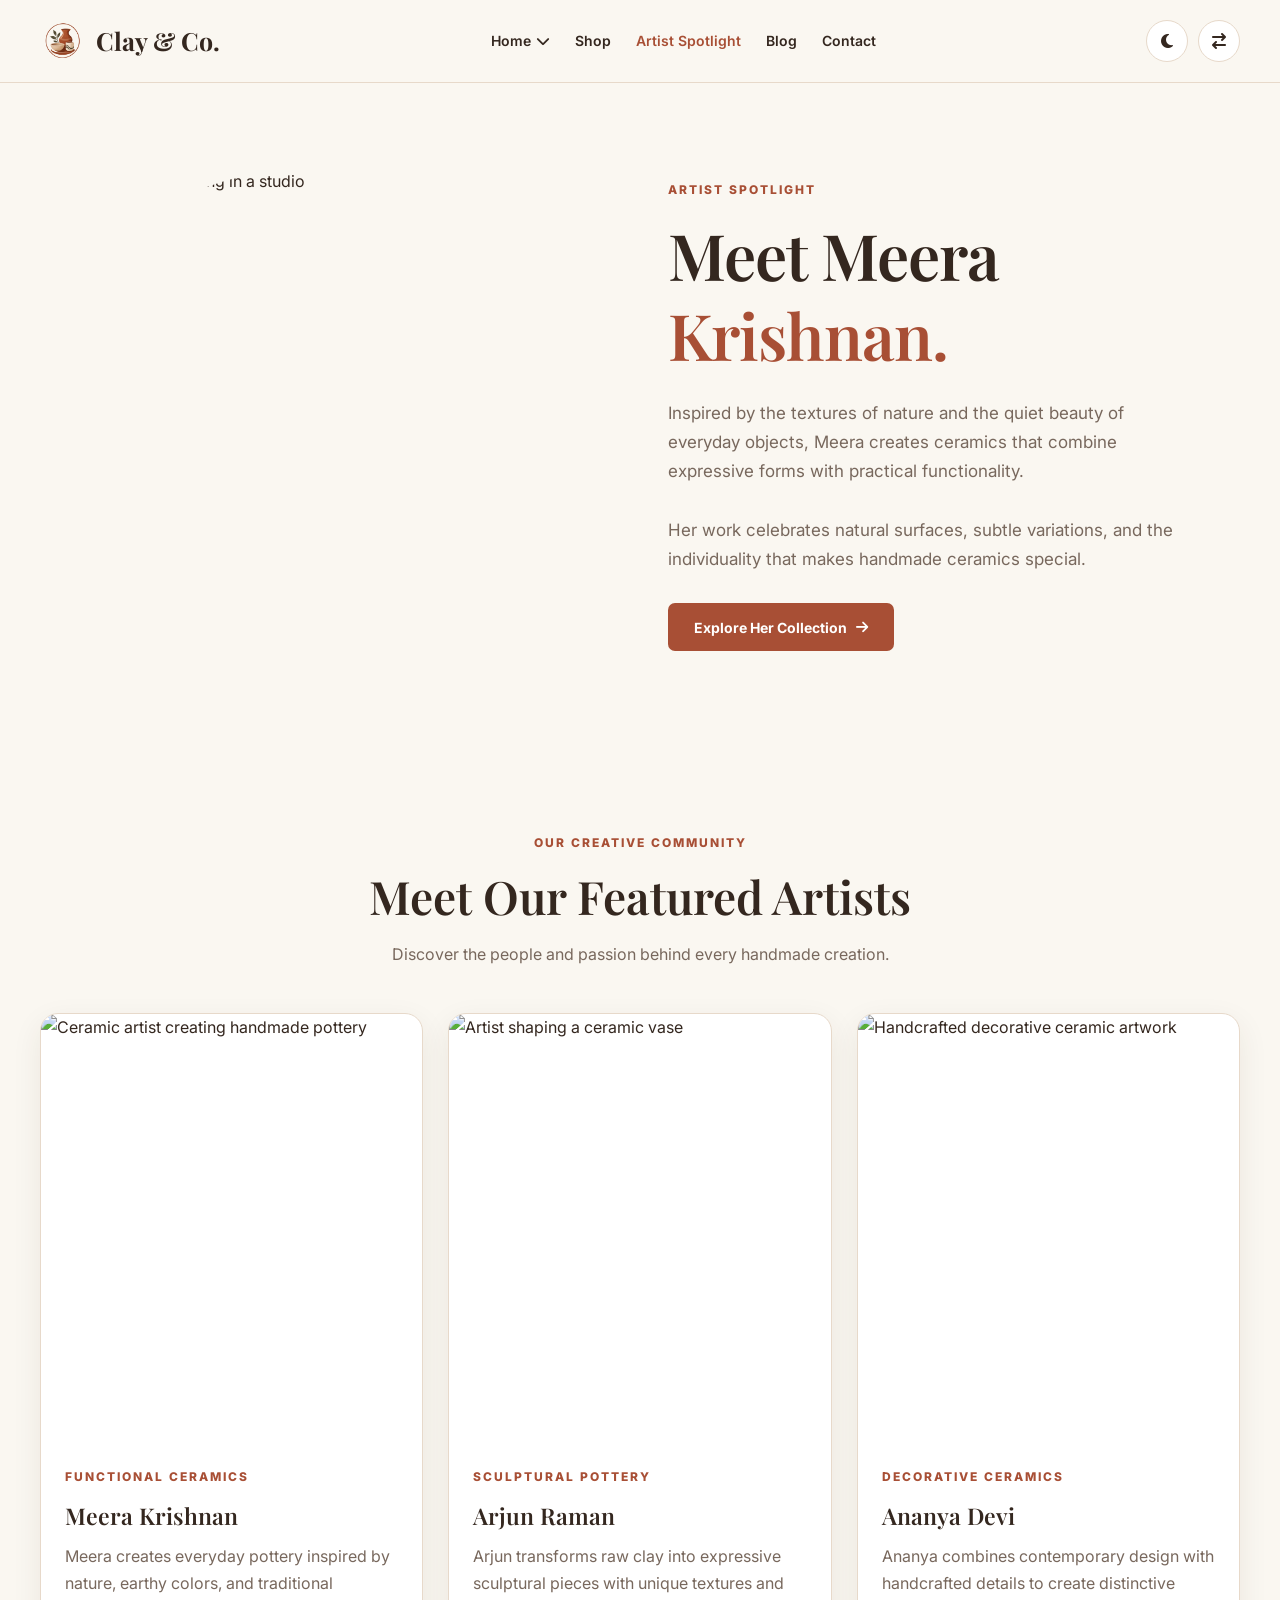
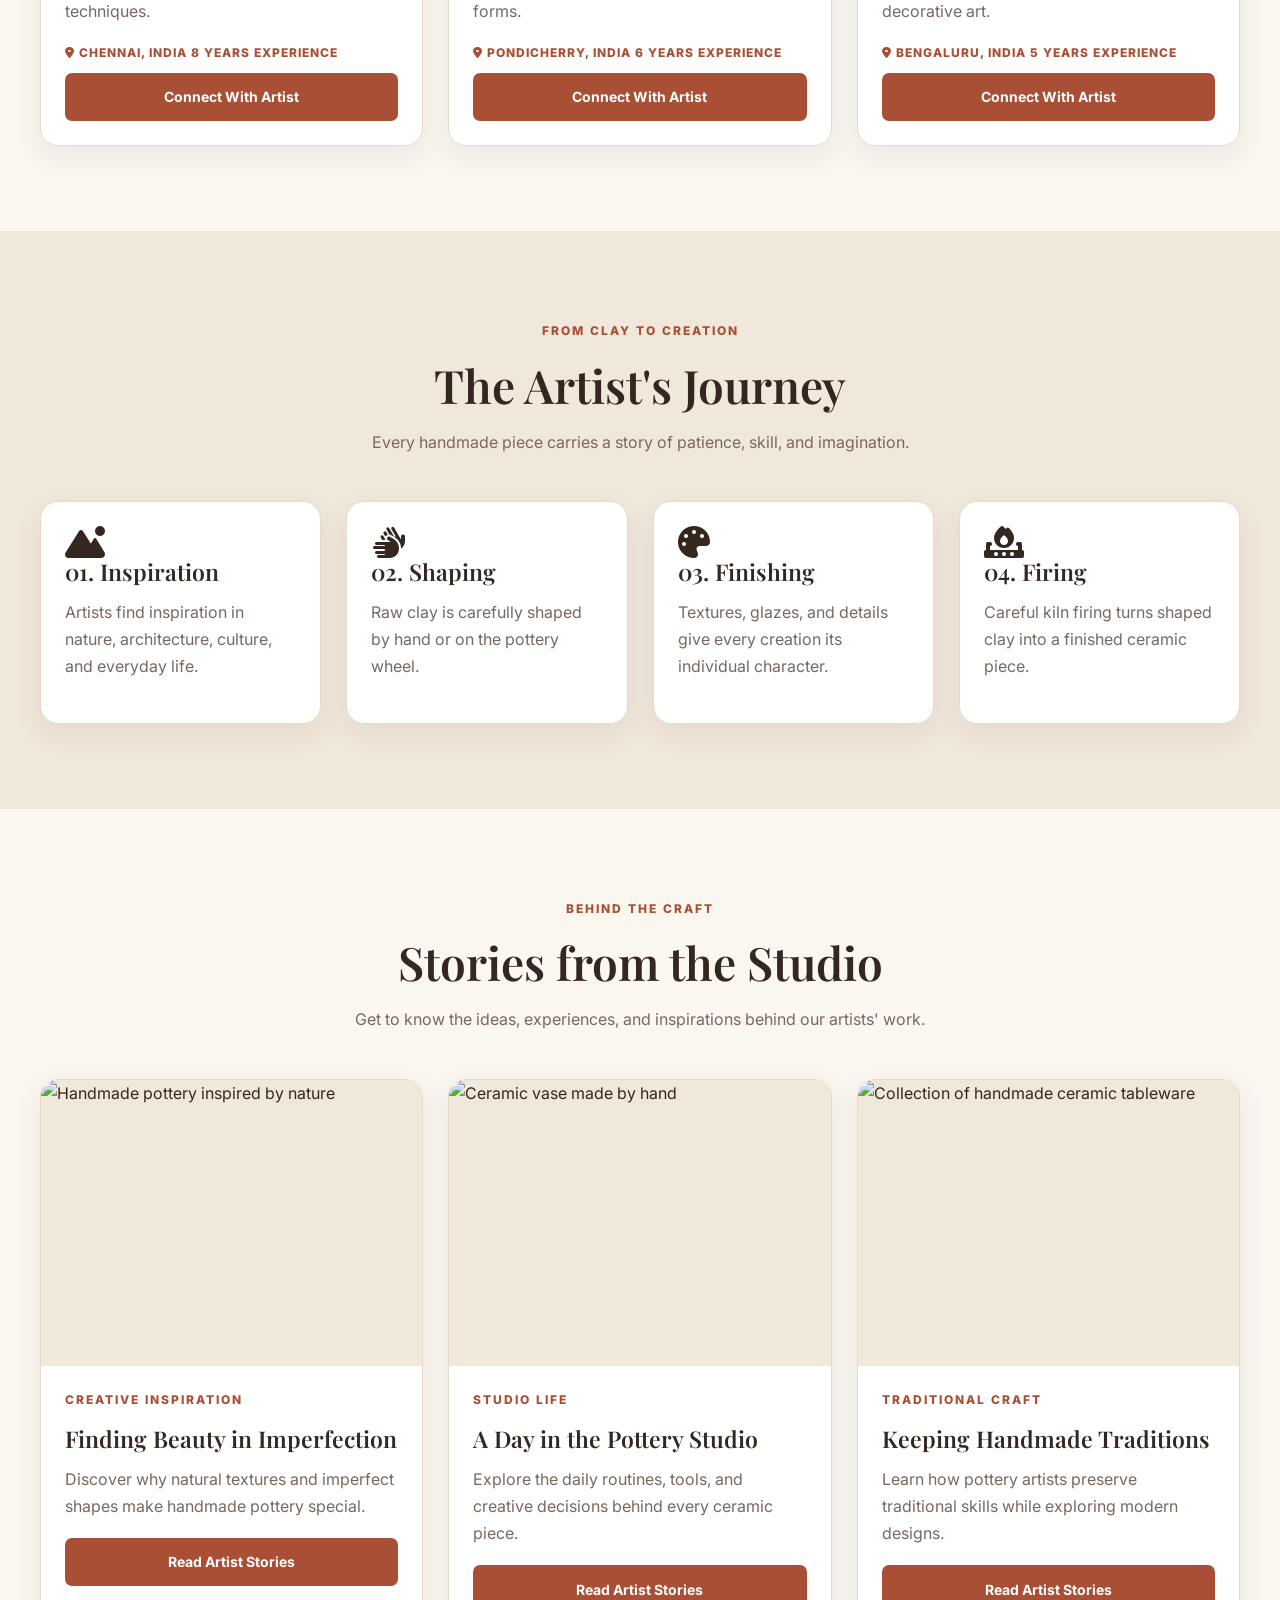
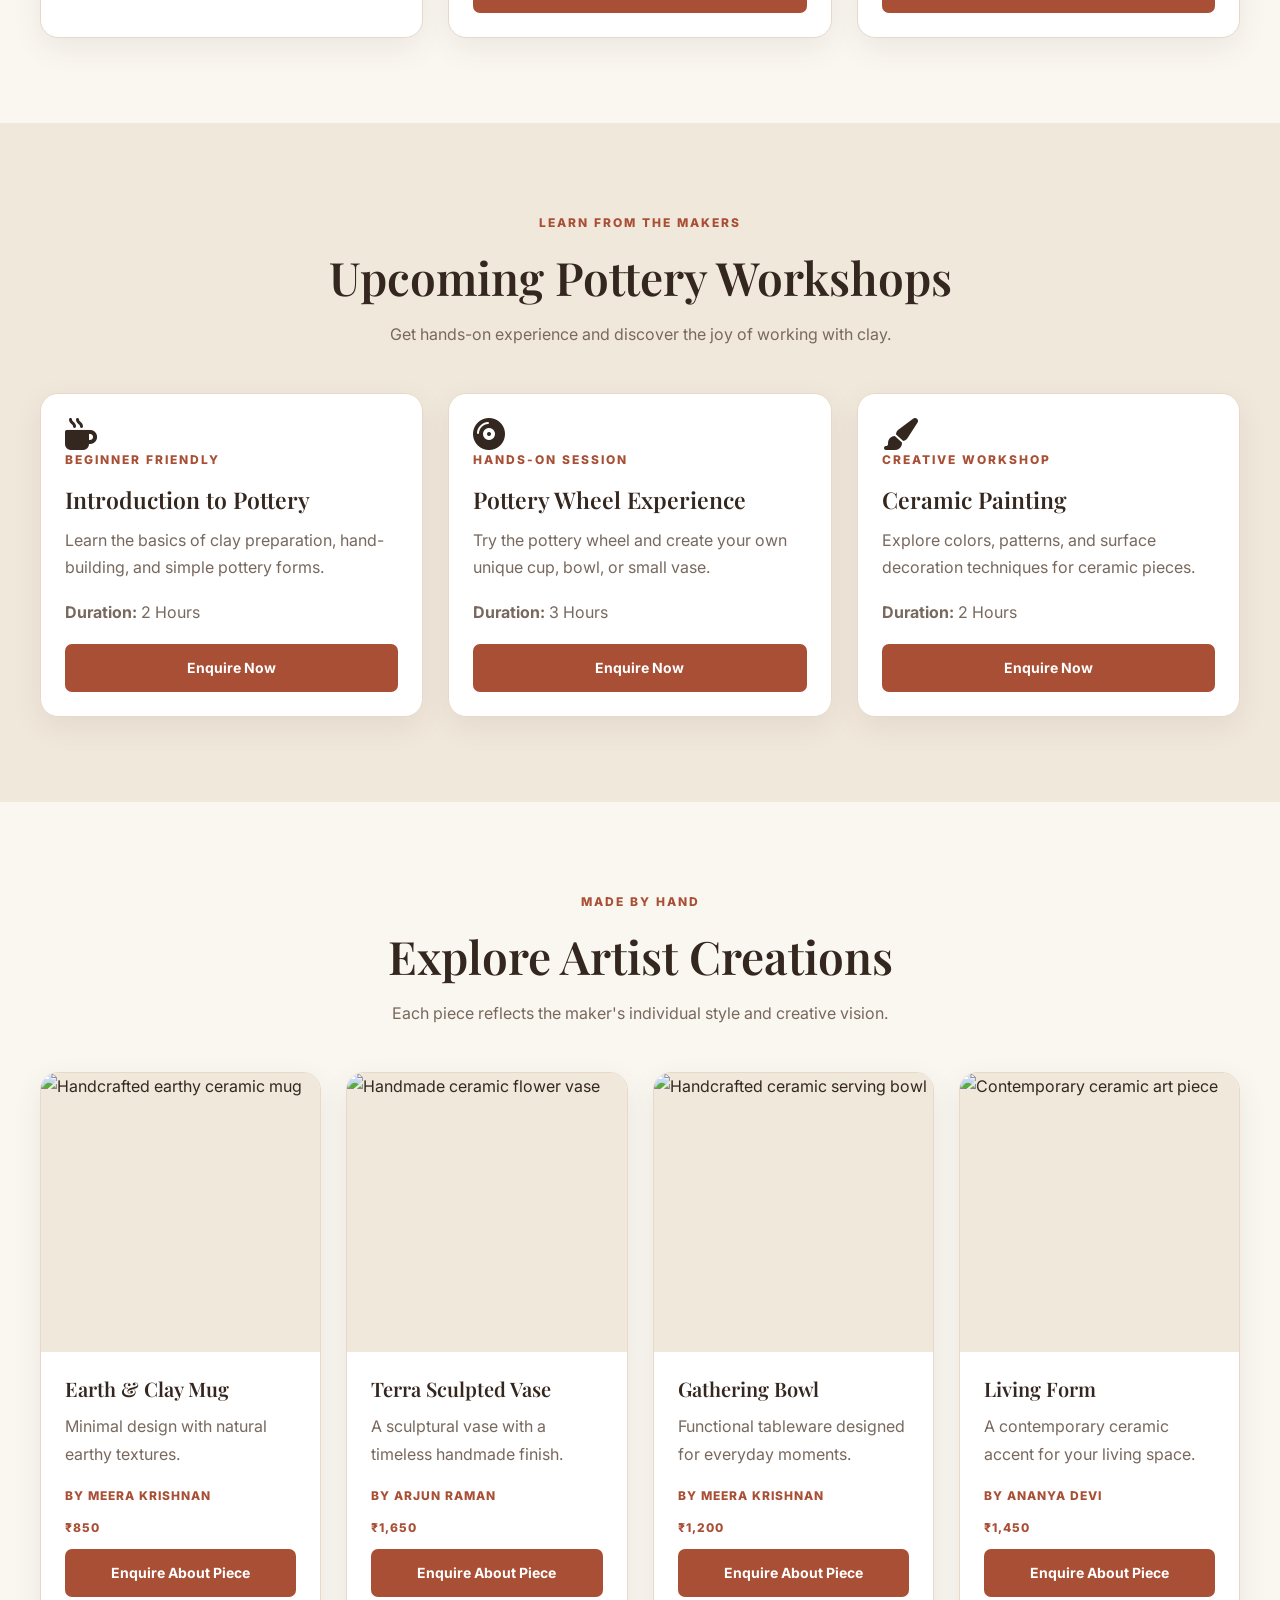
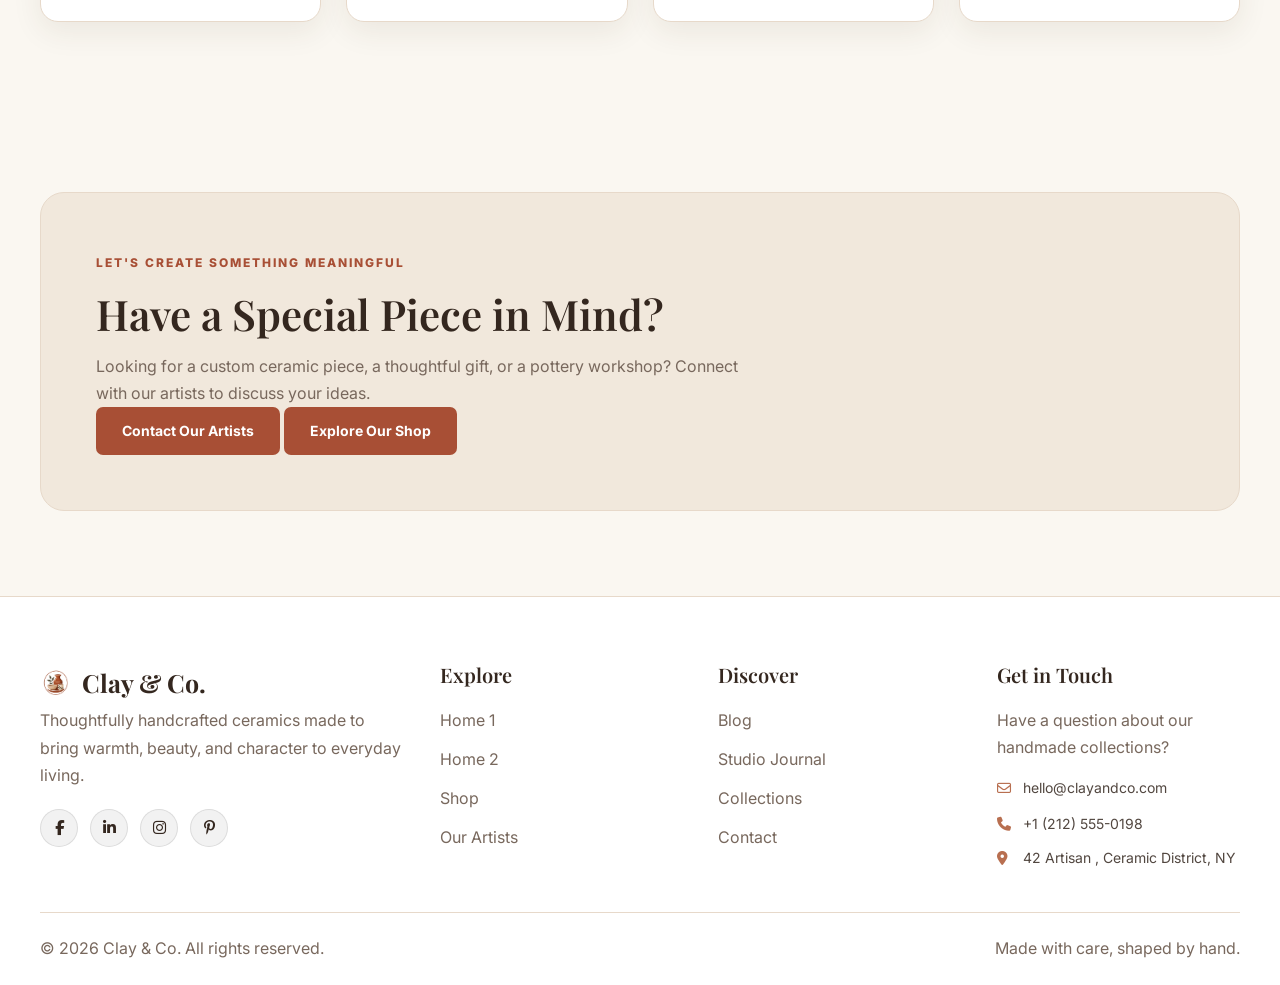
==== artist-spotlight.html @ 41184744 "Update website" ====
<!DOCTYPE html>
<html lang="en" dir="ltr" data-theme="light">

<head>

    <meta charset="UTF-8">

    <meta
        name="viewport"
        content="width=device-width, initial-scale=1.0"
    >

    <title>Clay & Co. | Handmade Pottery</title>

    <!-- Google Fonts -->

    <link
        href="https://fonts.googleapis.com/css2?family=Inter:wght@400;500;600;700;800&family=Playfair+Display:wght@400;500;600;700&display=swap"
        rel="stylesheet"
    >

    <!-- Font Awesome -->

    <link
        rel="stylesheet"
        href="https://cdnjs.cloudflare.com/ajax/libs/font-awesome/6.5.1/css/all.min.css"
    >

    <!-- Common CSS -->

    <link rel="stylesheet" href="common.css">

</head>

<body>

    <!-- ================= NAVBAR ================= -->

    <header class="site-navbar">

        <div class="container-custom navbar-inner">

            <!-- LOGO -->

            <a href="index.html" class="brand">

                <img
                    src="assets/images/logo.png"
                    
                >

                <span>Clay & Co.</span>

            </a>


            <!-- NAVIGATION -->

            <nav
                class="nav-menu"
                id="navMenu"
                aria-label="Main navigation"
            >

                <!-- HOME DROPDOWN -->

                <div class="nav-dropdown">

                    <a
                        href="#"
                        class="nav-link dropdown-toggle-custom"
                        aria-expanded="false"
                    >

                        Home

                        <i class="fa-solid fa-chevron-down"></i>

                    </a>

                    <div class="dropdown-menu-custom">

                        <a href="index.html">
                            Home 1
                        </a>

                        <a href="home2.html">
                            Home 2
                        </a>

                    </div>

                </div>


                <a href="shop.html" class="nav-link">
                    Shop
                </a>

                <a
                    href="artist-spotlight.html"
                    class="nav-link"
                >
                    Artist Spotlight
                </a>

                <a href="blog.html" class="nav-link">
                    Blog
                </a>

                <a href="contact.html" class="nav-link">
                    Contact
                </a>

            </nav>


            <!-- ACTION BUTTONS -->

            <div class="nav-actions">

                <button
                    type="button"
                    class="icon-button"
                    id="themeToggle"
                    aria-label="Switch to dark mode"
                    title="Toggle dark mode"
                >

                    <i class="fa-solid fa-moon"></i>

                </button>


                <button
                    type="button"
                    class="icon-button"
                    id="directionToggle"
                    aria-label="Switch to right-to-left layout"
                    title="Toggle RTL"
                >

                    <i
                        class="fa-solid fa-arrow-right-arrow-left"
                    ></i>

                </button>


                <button
                    type="button"
                    class="icon-button menu-toggle"
                    id="menuToggle"
                    aria-label="Open navigation menu"
                    aria-expanded="false"
                    aria-controls="navMenu"
                >

                    <i class="fa-solid fa-bars"></i>

                </button>

            </div>

        </div>

    </header>

<section class="section">

    <div class="container-custom hero-grid">

        <div class="hero-image">

            <img
                src="assets/images/artist-1.jpg"
                alt="Ceramic artist working in a studio"
            >

        </div>


        <div class="hero-content">

            <span class="eyebrow">
                Artist Spotlight
            </span>

            <h1>
                Meet Meera
                <span>Krishnan.</span>
            </h1>

            <p>
                Inspired by the textures of nature
                and the quiet beauty of everyday
                objects, Meera creates ceramics that
                combine expressive forms with
                practical functionality.
            </p>

            <p>
                Her work celebrates natural surfaces,
                subtle variations, and the individuality
                that makes handmade ceramics special.
            </p>

            <a
                href="shop.html"
                class="btn-custom"
            >

                Explore Her Collection

                <i class="fa-solid fa-arrow-right"></i>

            </a>

        </div>

    </div>

</section>
<!-- =====================================================
     SECTION 1: FEATURED ARTISTS
===================================================== -->

<section class="section">
    <div class="container-custom">

    <div class="section-heading text-center" data-animate>
        <span class="eyebrow">Our Creative Community</span>
        <h2>Meet Our Featured Artists</h2>
        <p>Discover the people and passion behind every handmade creation.</p>
    </div>

    <div class="grid-3">

        <div class="content-card artist-card" data-animate>
            <img src="assets/images/artist-1.jpg"
                 alt="Ceramic artist creating handmade pottery"
                 class="artist-image">

            <div class="card-body">
                <span class="eyebrow">Functional Ceramics</span>
                <h3>Meera Krishnan</h3>
                <p>Meera creates everyday pottery inspired by nature, earthy colors, and traditional techniques.</p>
                <div class="card-meta">
                    <span><i class="fa-solid fa-location-dot"></i> Chennai, India</span>
                    <span>8 Years Experience</span>
                </div>
                <a href="contact.html" class="btn-custom">Connect With Artist</a>
            </div>
        </div>

        <div class="content-card artist-card" data-animate>
            <img src="assets/images/artist-2.jpg"
                 alt="Artist shaping a ceramic vase"
                 class="artist-image">

            <div class="card-body">
                <span class="eyebrow">Sculptural Pottery</span>
                <h3>Arjun Raman</h3>
                <p>Arjun transforms raw clay into expressive sculptural pieces with unique textures and forms.</p>
                <div class="card-meta">
                    <span><i class="fa-solid fa-location-dot"></i> Pondicherry, India</span>
                    <span>6 Years Experience</span>
                </div>
                <a href="contact.html" class="btn-custom">Connect With Artist</a>
            </div>
        </div>

        <div class="content-card artist-card" data-animate>
            <img src="assets/images/pottery-4.jpg"
                 alt="Handcrafted decorative ceramic artwork"
                 class="artist-image">

            <div class="card-body">
                <span class="eyebrow">Decorative Ceramics</span>
                <h3>Ananya Devi</h3>
                <p>Ananya combines contemporary design with handcrafted details to create distinctive decorative art.</p>
                <div class="card-meta">
                    <span><i class="fa-solid fa-location-dot"></i> Bengaluru, India</span>
                    <span>5 Years Experience</span>
                </div>
                <a href="contact.html" class="btn-custom">Connect With Artist</a>
            </div>
        </div>

    </div>
</div>

</section>

<!-- =====================================================
     SECTION 2: THE ARTIST'S JOURNEY
===================================================== -->

<section class="section section-soft">
    <div class="container-custom">


    <div class="section-heading text-center" data-animate>
        <span class="eyebrow">From Clay to Creation</span>
        <h2>The Artist's Journey</h2>
        <p>Every handmade piece carries a story of patience, skill, and imagination.</p>
    </div>

    <div class="grid-4">

        <div class="content-card card-body text-center" data-animate>
            <i class="fa-solid fa-mountain-sun fa-2x mb-3"></i>
            <h3>01. Inspiration</h3>
            <p>Artists find inspiration in nature, architecture, culture, and everyday life.</p>
        </div>

        <div class="content-card card-body text-center" data-animate>
            <i class="fa-solid fa-hands fa-2x mb-3"></i>
            <h3>02. Shaping</h3>
            <p>Raw clay is carefully shaped by hand or on the pottery wheel.</p>
        </div>

        <div class="content-card card-body text-center" data-animate>
            <i class="fa-solid fa-palette fa-2x mb-3"></i>
            <h3>03. Finishing</h3>
            <p>Textures, glazes, and details give every creation its individual character.</p>
        </div>

        <div class="content-card card-body text-center" data-animate>
            <i class="fa-solid fa-fire-burner fa-2x mb-3"></i>
            <h3>04. Firing</h3>
            <p>Careful kiln firing turns shaped clay into a finished ceramic piece.</p>
        </div>

    </div>
</div>

</section>

<!-- =====================================================
     SECTION 3: ARTIST STORIES
===================================================== -->

<section class="section">
    <div class="container-custom">


    <div class="section-heading text-center" data-animate>
        <span class="eyebrow">Behind the Craft</span>
        <h2>Stories from the Studio</h2>
        <p>Get to know the ideas, experiences, and inspirations behind our artists' work.</p>
    </div>

    <div class="grid-3">

        <article class="content-card" data-animate>
            <img src="assets/images/pottery-1.jpg"
                 alt="Handmade pottery inspired by nature"
                 class="card-image">

            <div class="card-body">
                <span class="eyebrow">Creative Inspiration</span>
                <h3>Finding Beauty in Imperfection</h3>
                <p>Discover why natural textures and imperfect shapes make handmade pottery special.</p>
                <a href="blog.html" class="btn-custom">Read Artist Stories</a>
            </div>
        </article>

        <article class="content-card" data-animate>
            <img src="assets/images/pottery-2.jpg"
                 alt="Ceramic vase made by hand"
                 class="card-image">

            <div class="card-body">
                <span class="eyebrow">Studio Life</span>
                <h3>A Day in the Pottery Studio</h3>
                <p>Explore the daily routines, tools, and creative decisions behind every ceramic piece.</p>
                <a href="blog.html" class="btn-custom">Read Artist Stories</a>
            </div>
        </article>

        <article class="content-card" data-animate>
            <img src="assets/images/pottery-3.jpg"
                 alt="Collection of handmade ceramic tableware"
                 class="card-image">

            <div class="card-body">
                <span class="eyebrow">Traditional Craft</span>
                <h3>Keeping Handmade Traditions </h3>
                <p>Learn how pottery artists preserve traditional skills while exploring modern designs.</p>
                <a href="blog.html" class="btn-custom">Read Artist Stories</a>
            </div>
        </article>

    </div>
</div>


</section>

<!-- =====================================================
     SECTION 4: UPCOMING WORKSHOPS
===================================================== -->

<section class="section section-soft">
    <div class="container-custom">


    <div class="section-heading text-center" data-animate>
        <span class="eyebrow">Learn from the Makers</span>
        <h2>Upcoming Pottery Workshops</h2>
        <p>Get hands-on experience and discover the joy of working with clay.</p>
    </div>

    <div class="grid-3">

        <div class="content-card card-body" data-animate>
            <i class="fa-solid fa-mug-hot fa-2x mb-3"></i>
            <span class="eyebrow">Beginner Friendly</span>
            <h3>Introduction to Pottery</h3>
            <p>Learn the basics of clay preparation, hand-building, and simple pottery forms.</p>
            <p><strong>Duration:</strong> 2 Hours</p>
            <a href="contact.html" class="btn-custom">Enquire Now</a>
        </div>

        <div class="content-card card-body" data-animate>
            <i class="fa-solid fa-compact-disc fa-2x mb-3"></i>
            <span class="eyebrow">Hands-On Session</span>
            <h3>Pottery Wheel Experience</h3>
            <p>Try the pottery wheel and create your own unique cup, bowl, or small vase.</p>
            <p><strong>Duration:</strong> 3 Hours</p>
            <a href="contact.html" class="btn-custom">Enquire Now</a>
        </div>

        <div class="content-card card-body" data-animate>
            <i class="fa-solid fa-paintbrush fa-2x mb-3"></i>
            <span class="eyebrow">Creative Workshop</span>
            <h3>Ceramic Painting</h3>
            <p>Explore colors, patterns, and surface decoration techniques for ceramic pieces.</p>
            <p><strong>Duration:</strong> 2 Hours</p>
            <a href="contact.html" class="btn-custom">Enquire Now</a>
        </div>

    </div>
</div>

</section>

<!-- =====================================================
     SECTION 5: ARTIST COLLECTION
===================================================== -->

<section class="section">
    <div class="container-custom">

    <div class="section-heading text-center" data-animate>
        <span class="eyebrow">Made by Hand</span>
        <h2>Explore Artist Creations</h2>
        <p>Each piece reflects the maker's individual style and creative vision.</p>
    </div>

    <div class="grid-4">

        <div class="content-card product-card" data-animate>
            <img src="assets/images/pottery-1.jpg"
                 alt="Handcrafted earthy ceramic mug"
                 class="card-image">

            <div class="card-body">
                <h3>Earth & Clay Mug</h3>
                <p>Minimal design with natural earthy textures.</p>
                <div class="card-meta">
                    <span>By Meera Krishnan</span>
                    <span class="product-price">₹850</span>
                </div>
                <a href="contact.html" class="btn-custom">Enquire About Piece</a>
            </div>
        </div>

        <div class="content-card product-card" data-animate>
            <img src="assets/images/pottery-2.jpg"
                 alt="Handmade ceramic flower vase"
                 class="card-image">

            <div class="card-body">
                <h3>Terra Sculpted Vase</h3>
                <p>A sculptural vase with a timeless handmade finish.</p>
                <div class="card-meta">
                    <span>By Arjun Raman</span>
                    <span class="product-price">₹1,650</span>
                </div>
                <a href="contact.html" class="btn-custom">Enquire About Piece</a>
            </div>
        </div>

        <div class="content-card product-card" data-animate>
            <img src="assets/images/pottery-3.jpg"
                 alt="Handcrafted ceramic serving bowl"
                 class="card-image">

            <div class="card-body">
                <h3>Gathering Bowl</h3>
                <p>Functional tableware designed for everyday moments.</p>
                <div class="card-meta">
                    <span>By Meera Krishnan</span>
                    <span class="product-price">₹1,200</span>
                </div>
                <a href="contact.html" class="btn-custom">Enquire About Piece</a>
            </div>
        </div>

        <div class="content-card product-card" data-animate>
            <img src="assets/images/pottery-4.jpg"
                 alt="Contemporary ceramic art piece"
                 class="card-image">

            <div class="card-body">
                <h3>Living Form</h3>
                <p>A contemporary ceramic accent for your living space.</p>
                <div class="card-meta">
                    <span>By Ananya Devi</span>
                    <span class="product-price">₹1,450</span>
                </div>
                <a href="contact.html" class="btn-custom">Enquire About Piece</a>
            </div>
        </div>

    </div>
</div>

</section>

<!-- =====================================================
     SECTION 6: WORK WITH OUR ARTISTS
===================================================== -->

<section class="section">
    <div class="container-custom">


    <div class="cta-banner text-center" data-animate>
        <div class="cta-banner-content">
            <span class="eyebrow">Let's Create Something Meaningful</span>

            <h2>Have a Special Piece in Mind?</h2>

            <p>
                Looking for a custom ceramic piece, a thoughtful gift,
                or a pottery workshop? Connect with our artists to discuss your ideas.
            </p>

            <div class="d-flex flex-wrap justify-content-center gap-3">
                <a href="contact.html" class="btn-custom">
                    Contact Our Artists
                </a>

                <a href="shop.html" class="btn-custom">
                    Explore Our Shop
                </a>
            </div>
        </div>
    </div>

</div>


</section>

    <!-- ================= FOOTER ================= -->

     <footer class="site-footer">
    <div class="container-custom">
        <div class="footer-grid">

            <!-- Column 1: Brand & Socials -->
            <div class="footer-column">
    <!-- Brand Logo + Text -->
    <a href="index.html" class="brand" style="display: inline-flex; align-items: center; gap: 10px; text-decoration: none; color: inherit;">
        <img src="assets/images/logo.png" alt="Clay & Co. Logo" style="height: 32px; width: auto; object-fit: contain; display: block;">
        <span>Clay & Co.</span>
    </a>

    <p class="mt-3">
        Thoughtfully handcrafted ceramics
        made to bring warmth, beauty, and
        character to everyday living.
    </p>

    <!-- Social Icons -->
    <div class="footer-social-links">
        <a href="https://www.facebook.com" target="_blank" rel="noopener noreferrer" aria-label="Facebook">
            <i class="fa-brands fa-facebook-f"></i>
        </a>
        <a href="https://www.linkedin.com" target="_blank" rel="noopener noreferrer" aria-label="LinkedIn">
            <i class="fa-brands fa-linkedin-in"></i>
        </a>
        <a href="https://www.instagram.com" target="_blank" rel="noopener noreferrer" aria-label="Instagram">
            <i class="fa-brands fa-instagram"></i>
        </a>
        <a href="https://www.pinterest.com" target="_blank" rel="noopener noreferrer" aria-label="Pinterest">
            <i class="fa-brands fa-pinterest-p"></i>
        </a>
    </div>
</div>

            <!-- Column 2: Explore -->
            <div class="footer-column">
                <h3>Explore</h3>
                <ul class="footer-links">
                    <li>
                        <a href="index.html">Home 1</a>
                    </li>
                    <li>
                        <a href="home2.html">Home 2</a>
                    </li>
                    <li>
                        <a href="shop.html">Shop</a>
                    </li>
                    <li>
                        <a href="artist-spotlight.html">Our Artists</a>
                    </li>
                </ul>
            </div>

            <!-- Column 3: Discover (with Blog added) -->
            <div class="footer-column">
                <h3>Discover</h3>
                <ul class="footer-links">
                    <li>
                        <a href="blog.html">Blog</a>
                    </li>
                    <li>
                        <a href="blog.html">Studio Journal</a>
                    </li>
                    <li>
                        <a href="shop.html">Collections</a>
                    </li>
                    <li>
                        <a href="contact.html">Contact</a>
                    </li>
                </ul>
            </div>

            <!-- Column 4: Contact -->
            <div class="footer-column">
    <h3>Get in Touch</h3>
    <p>
        Have a question about our handmade
        collections?
    </p>

    <!-- Direct Contact Details (No Button) -->
    <ul class="footer-contact-info" style="list-style: none; padding: 0; margin: 15px 0 0; display: flex; flex-direction: column; gap: 12px;">
        <li style="display: flex; align-items: center; gap: 10px;">
            <i class="fa-regular fa-envelope" style="color: #b86f50; font-size: 14px; width: 16px;"></i>
            <a href="mailto:hello@clayandco.com" style="color: inherit; text-decoration: none; font-size: 14px; opacity: 0.85;">
                hello@clayandco.com
            </a>
        </li>
        <li style="display: flex; align-items: center; gap: 10px;">
            <i class="fa-solid fa-phone" style="color: #b86f50; font-size: 14px; width: 16px;"></i>
            <a href="tel:+12125550198" style="color: inherit; text-decoration: none; font-size: 14px; opacity: 0.85;">
                +1 (212) 555-0198
            </a>
        </li>
        <li style="display: flex; align-items: flex-start; gap: 10px;">
            <i class="fa-solid fa-location-dot" style="color: #b86f50; font-size: 14px; width: 16px; margin-top: 3px;"></i>
            <span style="font-size: 14px; opacity: 0.85; line-height: 1.4;">
                42 Artisan , Ceramic District, NY
            </span>
        </li>
    </ul>
</div>

        </div>

        <div class="footer-bottom">
            <p>
                &copy; <span data-current-year></span> Clay & Co. All rights reserved.
            </p>
            <p>
                Made with care, shaped by hand.
            </p>
        </div>
    </div>
</footer>

    <!-- COMMON JAVASCRIPT -->

    <script src="common.js"></script>

</body>

</html>
---- common.css ----
/* =====================================================
   POTTERY GALLERY - COMMON CSS
   Responsive | Dark Mode | RTL | LTR
===================================================== */

/* ================= ROOT ================= */

:root {
    --primary: #a84f35;
    --primary-hover: #873d29;

    --secondary: #d9b89a;

    --background: #faf7f1;
    --surface: #ffffff;
    --surface-soft: #f1e8dc;

    --text: #34271f;
    --text-muted: #78685d;

    --border: #e7d9ca;

    --navbar-bg: #faf7f1;

    --shadow:
        0 10px 30px rgba(70, 45, 25, 0.08);

    --radius: 18px;

    --transition: 0.3s ease;

    --container-width: 1200px;
}

/* ================= DARK MODE ================= */

html[data-theme="dark"] {

    --background: #171513;
    --surface: #24201d;
    --surface-soft: #302823;

    --text: #f6eee6;
    --text-muted: #c1afa0;

    --border: #493a31;

    --navbar-bg: #1c1917;

    --primary: #d78261;
    --primary-hover: #e59a7b;

    --secondary: #8d715b;

    --shadow:
        0 10px 30px rgba(0, 0, 0, 0.2);
}

/* ================= RESET ================= */

* {
    box-sizing: border-box;
    margin: 0;
    padding: 0;
}

html {
    scroll-behavior: smooth;
    scroll-padding-top: 90px;
}

body {
    font-family: "Inter", sans-serif;

    background: var(--background);

    color: var(--text);

    font-size: 16px;

    line-height: 1.7;

    overflow-x: hidden;

    transition:
        background var(--transition),
        color var(--transition);
}

img {
    display: block;

    max-width: 100%;

    height: auto;
}

a {
    color: inherit;

    text-decoration: none;
}

button,
input,
textarea,
select {
    font: inherit;
}

button,
a {
    -webkit-tap-highlight-color: transparent;
}

button {
    cursor: pointer;
}

ul {
    list-style: none;
}

h1,
h2,
h3,
h4,
h5,
h6 {
    font-family: "Playfair Display", serif;

    line-height: 1.25;

    font-weight: 600;
}

p {
    color: var(--text-muted);
}

::selection {
    background: var(--primary);
    color: #ffffff;
}

/* ================= CONTAINER ================= */

.container-custom {
    width: min(
        calc(100% - 40px),
        var(--container-width)
    );

    margin-inline: auto;
}

.section {
    padding-block: 85px;
}

.section-soft {
    background: var(--surface-soft);
}

.section-heading {
    max-width: 700px;

    margin: 0 auto 45px;

    text-align: center;
}

.section-heading h2 {
    font-size: clamp(30px, 4vw, 46px);

    margin-bottom: 15px;
}

.section-heading p {
    max-width: 620px;

    margin-inline: auto;
}

.eyebrow {
    display: inline-block;

    color: var(--primary);

    font-size: 12px;

    font-weight: 800;

    letter-spacing: 2px;

    text-transform: uppercase;

    margin-bottom: 15px;
}

/* ================= NAVBAR ================= */

.site-navbar {
    position: sticky;

    top: 0;

    z-index: 1000;

    background: var(--navbar-bg);

    border-bottom: 1px solid var(--border);

    transition: background var(--transition);
}

.navbar-inner {
    min-height: 82px;

    display: flex;

    align-items: center;

    justify-content: space-between;

    gap: 24px;
}

.brand {
    display: inline-flex;

    align-items: center;

    gap: 10px;

    flex-shrink: 0;

    font-family: "Playfair Display", serif;

    font-size: 25px;

    font-weight: 700;

    color: var(--text);
}

.brand img {
    width: 46px;

    height: 46px;

    object-fit: contain;
}

.nav-menu {
    display: flex;

    align-items: center;

    justify-content: center;

    gap: 25px;
}

.nav-link {
    display: inline-flex;

    align-items: center;

    gap: 5px;

    padding-block: 10px;

    color: var(--text);

    font-size: 14px;

    font-weight: 600;

    transition: color var(--transition);
}

.nav-link:hover,
.nav-link.active {
    color: var(--primary);
}

/* ================= DROPDOWN ================= */

.nav-dropdown {
    position: relative;
}

.dropdown-menu-custom {
    position: absolute;

    top: calc(100% + 12px);

    inset-inline-start: 0;

    min-width: 180px;

    padding: 10px;

    background: var(--surface);

    border: 1px solid var(--border);

    border-radius: 12px;

    box-shadow: var(--shadow);

    opacity: 0;

    visibility: hidden;

    transform: translateY(8px);

    transition: var(--transition);

    z-index: 1001;
}

.nav-dropdown:hover .dropdown-menu-custom,
.nav-dropdown:focus-within .dropdown-menu-custom,
.nav-dropdown.open .dropdown-menu-custom {
    opacity: 1;

    visibility: visible;

    transform: translateY(0);
}

.dropdown-menu-custom a {
    display: block;

    padding: 11px 14px;

    border-radius: 8px;

    color: var(--text);

    font-size: 14px;
}

.dropdown-menu-custom a:hover,
.dropdown-menu-custom a.active {
    background: var(--surface-soft);

    color: var(--primary);
}

/* ================= NAV ACTIONS ================= */

.nav-actions {
    display: flex;

    align-items: center;

    gap: 10px;
}

.icon-button {
    display: inline-flex;

    justify-content: center;

    align-items: center;

    width: 42px;

    height: 42px;

    border: 1px solid var(--border);

    border-radius: 50%;

    background: var(--surface);

    color: var(--text);

    transition: var(--transition);
}

.icon-button:hover {
    background: var(--primary);

    color: #ffffff;

    border-color: var(--primary);
}

.menu-toggle {
    display: none;
}

/* ================= BUTTONS ================= */

.btn-custom {
    display: inline-flex;

    align-items: center;

    justify-content: center;

    gap: 9px;

    min-height: 48px;

    padding: 12px 25px;

    border: 1px solid transparent;

    border-radius: 7px;

    background: var(--primary);

    color: #ffffff;

    text-align: center;

    font-size: 14px;

    font-weight: 700;

    line-height: 1.4;

    transition:
        background var(--transition),
        transform var(--transition),
        border-color var(--transition);
}

.btn-custom:hover {
    background: var(--primary-hover);

    color: #ffffff;

    transform: translateY(-2px);
}

.btn-outline-custom {
    background: transparent;

    border-color: var(--primary);

    color: var(--primary);
}

.btn-outline-custom:hover {
    background: var(--primary);

    color: #ffffff;
}

.btn-light-custom {
    background: var(--surface);

    border-color: var(--border);

    color: var(--text);
}

/* ================= HERO ================= */

.hero {
    padding-block: 75px;

    overflow: hidden;
}

.hero-grid {
    display: grid;

    grid-template-columns:
        minmax(0, 1fr)
        minmax(0, 1fr);

    align-items: center;

    gap: 55px;
}

.hero-content h1 {
    font-size: clamp(38px, 5vw, 66px);

    margin-bottom: 24px;

    letter-spacing: -1px;
}

.hero-content h1 span {
    color: var(--primary);
}

.hero-content > p {
    max-width: 520px;

    margin-bottom: 30px;

    font-size: 17px;
}

.hero-actions {
    display: flex;

    flex-wrap: wrap;

    gap: 12px;
}

.hero-image {
    position: relative;

    min-width: 0;
}

.hero-image img {
    width: 100%;

    height: 490px;

    object-fit: cover;

    border-radius: 48% 48% 15px 15px;
}

.hero-badge {
    position: absolute;

    bottom: 25px;

    inset-inline-start: -20px;

    max-width: 190px;

    padding: 18px;

    background: var(--surface);

    border: 1px solid var(--border);

    border-radius: 12px;

    box-shadow: var(--shadow);
}

.hero-badge strong {
    display: block;

    color: var(--primary);

    font-family: "Playfair Display", serif;

    font-size: 22px;
}

/* ================= GRID SYSTEM ================= */

.grid-2,
.grid-3,
.grid-4 {
    display: grid;

    gap: 25px;
}

.grid-2 {
    grid-template-columns: repeat(2, minmax(0, 1fr));
}

.grid-3 {
    grid-template-columns: repeat(3, minmax(0, 1fr));
}

.grid-4 {
    grid-template-columns: repeat(4, minmax(0, 1fr));
}

/* ================= CARDS ================= */

.content-card {
    display: flex;

    flex-direction: column;

    min-width: 0;

    height: 100%;

    overflow: hidden;

    background: var(--surface);

    border: 1px solid var(--border);

    border-radius: var(--radius);

    box-shadow: var(--shadow);

    transition:
        transform var(--transition),
        box-shadow var(--transition);
}

.content-card:hover {
    transform: translateY(-6px);

    box-shadow:
        0 18px 38px rgba(70, 45, 25, 0.13);
}

.card-image {
    width: 100%;

    aspect-ratio: 4 / 3;

    overflow: hidden;

    background: var(--surface-soft);
}

.card-image img {
    width: 100%;

    height: 100%;

    object-fit: cover;

    transition: transform 0.6s ease;
}

.content-card:hover .card-image img {
    transform: scale(1.05);
}

.card-body {
    display: flex;

    flex-direction: column;

    flex: 1;

    padding: 24px;
}

.card-body h3 {
    font-size: 23px;

    margin-bottom: 12px;
}

.card-body p {
    margin-bottom: 18px;
}

.card-meta {
    color: var(--primary);

    font-size: 12px;

    font-weight: 800;

    text-transform: uppercase;

    letter-spacing: 1px;

    margin-bottom: 10px;
}

/* All card CTAs align at the bottom */

.card-cta {
    display: flex;

    align-items: center;

    gap: 8px;

    width: fit-content;

    max-width: 100%;

    min-height: 44px;

    margin-top: auto;

    padding-top: 12px;

    color: var(--primary);

    font-size: 14px;

    font-weight: 800;
}

.card-cta:hover {
    color: var(--primary-hover);
}

/* ================= PRODUCT CARDS ================= */

.product-card .card-image {
    aspect-ratio: 1 / 1;
}

.product-card .card-body h3 {
    font-size: 20px;
}

.product-price {
    display: flex;

    justify-content: space-between;

    align-items: center;

    gap: 10px;

    margin-top: auto;

    padding-top: 12px;
}

.product-price strong {
    color: var(--primary);

    font-size: 19px;
}

/* ================= ARTIST ================= */

.artist-image {
    aspect-ratio: 4 / 4.5;
}

.artist-image img {
    object-position: center;
}

/* ================= STATS ================= */

.stats-grid {
    display: grid;

    grid-template-columns: repeat(4, minmax(0, 1fr));

    gap: 20px;
}

.stat-card {
    padding: 28px 18px;

    text-align: center;

    background: var(--surface);

    border: 1px solid var(--border);

    border-radius: var(--radius);
}

.stat-card strong {
    display: block;

    color: var(--primary);

    font-family: "Playfair Display", serif;

    font-size: clamp(28px, 4vw, 42px);
}

/* ================= TESTIMONIAL ================= */

.quote-card {
    padding: 30px;

    background: var(--surface);

    border: 1px solid var(--border);

    border-radius: var(--radius);
}

.quote-stars {
    color: var(--primary);

    letter-spacing: 4px;

    margin-bottom: 15px;
}

/* ================= CTA BANNER ================= */

.cta-banner {
    display: flex;

    align-items: center;

    justify-content: space-between;

    gap: 30px;

    padding: 55px;

    background: var(--surface-soft);

    border: 1px solid var(--border);

    border-radius: 24px;
}

.cta-banner h2 {
    font-size: clamp(28px, 4vw, 42px);

    margin-bottom: 12px;
}

.cta-banner-content {
    max-width: 650px;
}

/* ================= PAGE HEADER ================= */

.page-header {
    padding-block: 85px;

    background: var(--surface-soft);

    text-align: center;
}

.page-header h1 {
    font-size: clamp(36px, 5vw, 56px);

    margin-bottom: 15px;
}

.breadcrumb-custom {
    display: flex;

    justify-content: center;

    align-items: center;

    flex-wrap: wrap;

    gap: 10px;

    color: var(--text-muted);

    font-size: 14px;
}

.breadcrumb-custom a {
    color: var(--primary);
}

/* ================= FORMS ================= */

.form-group {
    margin-bottom: 22px;
}

.form-label {
    display: block;

    margin-bottom: 8px;

    font-weight: 700;

    font-size: 14px;
}

.form-control-custom,
.form-select-custom {
    width: 100%;

    min-height: 50px;

    padding: 13px 15px;

    background: var(--surface);

    color: var(--text);

    border: 1px solid var(--border);

    border-radius: 8px;

    outline: none;

    transition: border-color var(--transition);
}

textarea.form-control-custom {
    min-height: 150px;

    resize: vertical;
}

.form-control-custom:focus,
.form-select-custom:focus {
    border-color: var(--primary);

    box-shadow: 0 0 0 3px
        rgba(168, 79, 53, 0.12);
}

.form-control-custom::placeholder {
    color: var(--text-muted);

    opacity: 0.8;
}

/* ================= BLOG ================= */

.blog-card .card-image {
    aspect-ratio: 16 / 10;
}

.blog-details-content {
    max-width: 850px;

    margin-inline: auto;
}

.blog-details-content img {
    width: 100%;

    max-height: 520px;

    object-fit: cover;

    border-radius: var(--radius);

    margin-block: 30px;
}

.blog-details-content h2 {
    margin-block: 30px 15px;

    font-size: 30px;
}

.blog-details-content p {
    margin-bottom: 20px;
}

/* ================= FAQ ================= */

.faq-item {
    padding: 20px;

    background: var(--surface);

    border: 1px solid var(--border);

    border-radius: 12px;

    margin-bottom: 15px;
}

.faq-item summary {
    cursor: pointer;

    font-weight: 700;
}

.faq-item p {
    padding-top: 15px;
}

/* ================= FOOTER ================= */

.site-footer {
    padding-top: 65px;

    background: var(--surface);

    border-top: 1px solid var(--border);
}

.footer-grid {
    display: grid;

    grid-template-columns: 1.5fr 1fr 1fr 1fr;

    gap: 35px;

    padding-bottom: 45px;
}

.footer-column h3 {
    font-size: 20px;

    margin-bottom: 20px;
}

.footer-column p {
    margin-bottom: 15px;
}

.footer-links li {
    margin-bottom: 12px;
}

.footer-links a {
    color: var(--text-muted);

    transition: color var(--transition);
}

.footer-links a:hover {
    color: var(--primary);
}

.footer-bottom {
    display: flex;

    justify-content: space-between;

    align-items: center;

    flex-wrap: wrap;

    gap: 15px;

    padding-block: 22px;

    border-top: 1px solid var(--border);
}

/* ================= RTL SUPPORT ================= */

html[dir="rtl"] body {
    text-align: right;
}

html[dir="rtl"] .hero-badge {
    inset-inline-start: auto;

    inset-inline-end: -20px;
}

html[dir="rtl"] .hero-content > p {
    margin-inline: 0 auto;
}

html[dir="rtl"] .section-heading {
    text-align: center;
}

html[dir="rtl"] .dropdown-menu-custom {
    inset-inline-start: 0;

    inset-inline-end: auto;
}

html[dir="rtl"] .hero-actions {
    justify-content: flex-start;
}

/* ================= ANIMATIONS ================= */

[data-animate] {
    opacity: 0;

    transform: translateY(22px);

    transition:
        opacity 0.7s ease,
        transform 0.7s ease;
}

[data-animate].is-visible {
    opacity: 1;

    transform: translateY(0);
}

@media (prefers-reduced-motion: reduce) {

    *,
    *::before,
    *::after {
        scroll-behavior: auto !important;

        animation-duration: 0.01ms !important;

        transition-duration: 0.01ms !important;
    }

    [data-animate] {
        opacity: 1;

        transform: none;
    }
}

/* ================= TABLET ================= */

@media (max-width: 1024px) {

    .navbar-inner {
        gap: 12px;
    }

    .nav-menu {
        gap: 14px;
    }

    .nav-link {
        font-size: 13px;
    }

    .brand {
        font-size: 22px;
    }

    .nav-actions {
        gap: 6px;
    }

    .grid-4 {
        grid-template-columns:
            repeat(2, minmax(0, 1fr));
    }

    .hero-grid {
        gap: 35px;
    }

    .hero-image img {
        height: 420px;
    }

    .footer-grid {
        grid-template-columns:
            repeat(2, minmax(0, 1fr));
    }
}

/* ================= MOBILE NAVBAR ================= */

@media (max-width: 850px) {

    .navbar-inner {
        position: relative;

        min-height: 74px;

        flex-wrap: wrap;
    }

    .menu-toggle {
        display: inline-flex;
    }

    .nav-menu {
        display: none;

        position: absolute;

        top: calc(100% + 1px);

        inset-inline: 0;

        width: 100%;

        max-height: calc(100vh - 90px);

        overflow-y: auto;

        padding: 20px;

        background: var(--navbar-bg);

        border: 1px solid var(--border);

        border-radius: 0 0 14px 14px;

        box-shadow: var(--shadow);

        align-items: stretch;

        flex-direction: column;

        gap: 6px;
    }

    .nav-menu.is-open {
        display: flex;
    }

    .nav-link {
        width: 100%;

        justify-content: space-between;

        padding: 12px;
    }

    .nav-dropdown {
        width: 100%;
    }

    .dropdown-menu-custom {
        position: static;

        display: none;

        width: 100%;

        min-width: 0;

        margin-top: 5px;

        box-shadow: none;

        opacity: 1;

        visibility: visible;

        transform: none;
    }

    .nav-dropdown.open .dropdown-menu-custom {
        display: block;
    }

    .hero-grid {
        grid-template-columns: 1fr;
    }

    .hero-content {
        text-align: center;
    }

    .hero-content > p {
        margin-inline: auto;
    }

    .hero-actions {
        justify-content: center;
    }

    .hero-image {
        max-width: 600px;

        width: 100%;

        margin-inline: auto;
    }

    .grid-3 {
        grid-template-columns:
            repeat(2, minmax(0, 1fr));
    }

    .stats-grid {
        grid-template-columns:
            repeat(2, minmax(0, 1fr));
    }

    .cta-banner {
        flex-direction: column;

        align-items: flex-start;

        padding: 35px;
    }
}

/* ================= SMALL MOBILE ================= */

@media (max-width: 575px) {

    .container-custom {
        width: calc(100% - 28px);
    }

    .section {
        padding-block: 55px;
    }

    .navbar-inner {
        gap: 8px;
    }

    .brand {
        gap: 6px;

        font-size: 19px;
    }

    .brand img {
        width: 35px;

        height: 35px;
    }

    .nav-actions {
        gap: 5px;
    }

    .icon-button {
        width: 36px;

        height: 36px;

        font-size: 13px;
    }

    .hero {
        padding-block: 45px;
    }

    .hero-content h1 {
        font-size: clamp(34px, 9vw, 43px);
    }

    .hero-content > p {
        font-size: 15px;
    }

    .hero-image img {
        height: 340px;

        border-radius: 120px 120px 12px 12px;
    }

    .hero-badge {
        bottom: 12px;

        inset-inline-start: 8px;

        max-width: 160px;

        padding: 12px;
    }

    html[dir="rtl"] .hero-badge {
        inset-inline-start: auto;

        inset-inline-end: 8px;
    }

    .grid-2,
    .grid-3,
    .grid-4 {
        grid-template-columns: 1fr;
    }

    .card-body {
        padding: 20px;
    }

    .card-body h3 {
        font-size: 22px;
    }

    .section-heading {
        margin-bottom: 30px;
    }

    .section-heading h2 {
        font-size: 31px;
    }

    .page-header {
        padding-block: 55px;
    }

    .page-header h1 {
        font-size: 36px;
    }

    .btn-custom {
        min-height: 46px;

        padding: 11px 18px;
    }

    .hero-actions .btn-custom {
        flex: 1 1 140px;
    }

    .cta-banner {
        padding: 25px 20px;
    }

    .cta-banner .btn-custom {
        width: 100%;
    }

    .footer-grid {
        grid-template-columns: 1fr;

        gap: 25px;
    }

    .footer-bottom {
        flex-direction: column;

        align-items: flex-start;
    }
}

/* ================= VERY SMALL DEVICES ================= */

@media (max-width: 360px) {

    .container-custom {
        width: calc(100% - 24px);
    }

    .brand {
        font-size: 17px;
    }

    .brand img {
        width: 30px;

        height: 30px;
    }

    .nav-actions {
        gap: 3px;
    }

    .icon-button {
        width: 32px;

        height: 32px;
    }

    .hero-content h1 {
        font-size: 32px;
    }

    .hero-image img {
        height: 290px;
    }

    .stats-grid {
        gap: 10px;
    }

    .stat-card {
        padding: 20px 10px;
    }
}
/* Footer Social Icons */
.footer-social-links {
  display: flex;
  align-items: center;
  gap: 12px;
  margin-top: 20px;
}

.footer-social-links a {
  display: inline-flex;
  align-items: center;
  justify-content: center;
  width: 38px;
  height: 38px;
  border-radius: 50%;
  background: rgba(128, 128, 128, 0.1);
  color: inherit;
  font-size: 15px;
  text-decoration: none;
  border: 1px solid rgba(128, 128, 128, 0.2);
  transition: all 0.25s ease;
}

.footer-social-links a:hover {
  background: #b86f50; /* Terracotta pottery accent */
  color: #ffffff;
  border-color: #b86f50;
  transform: translateY(-3px);
}
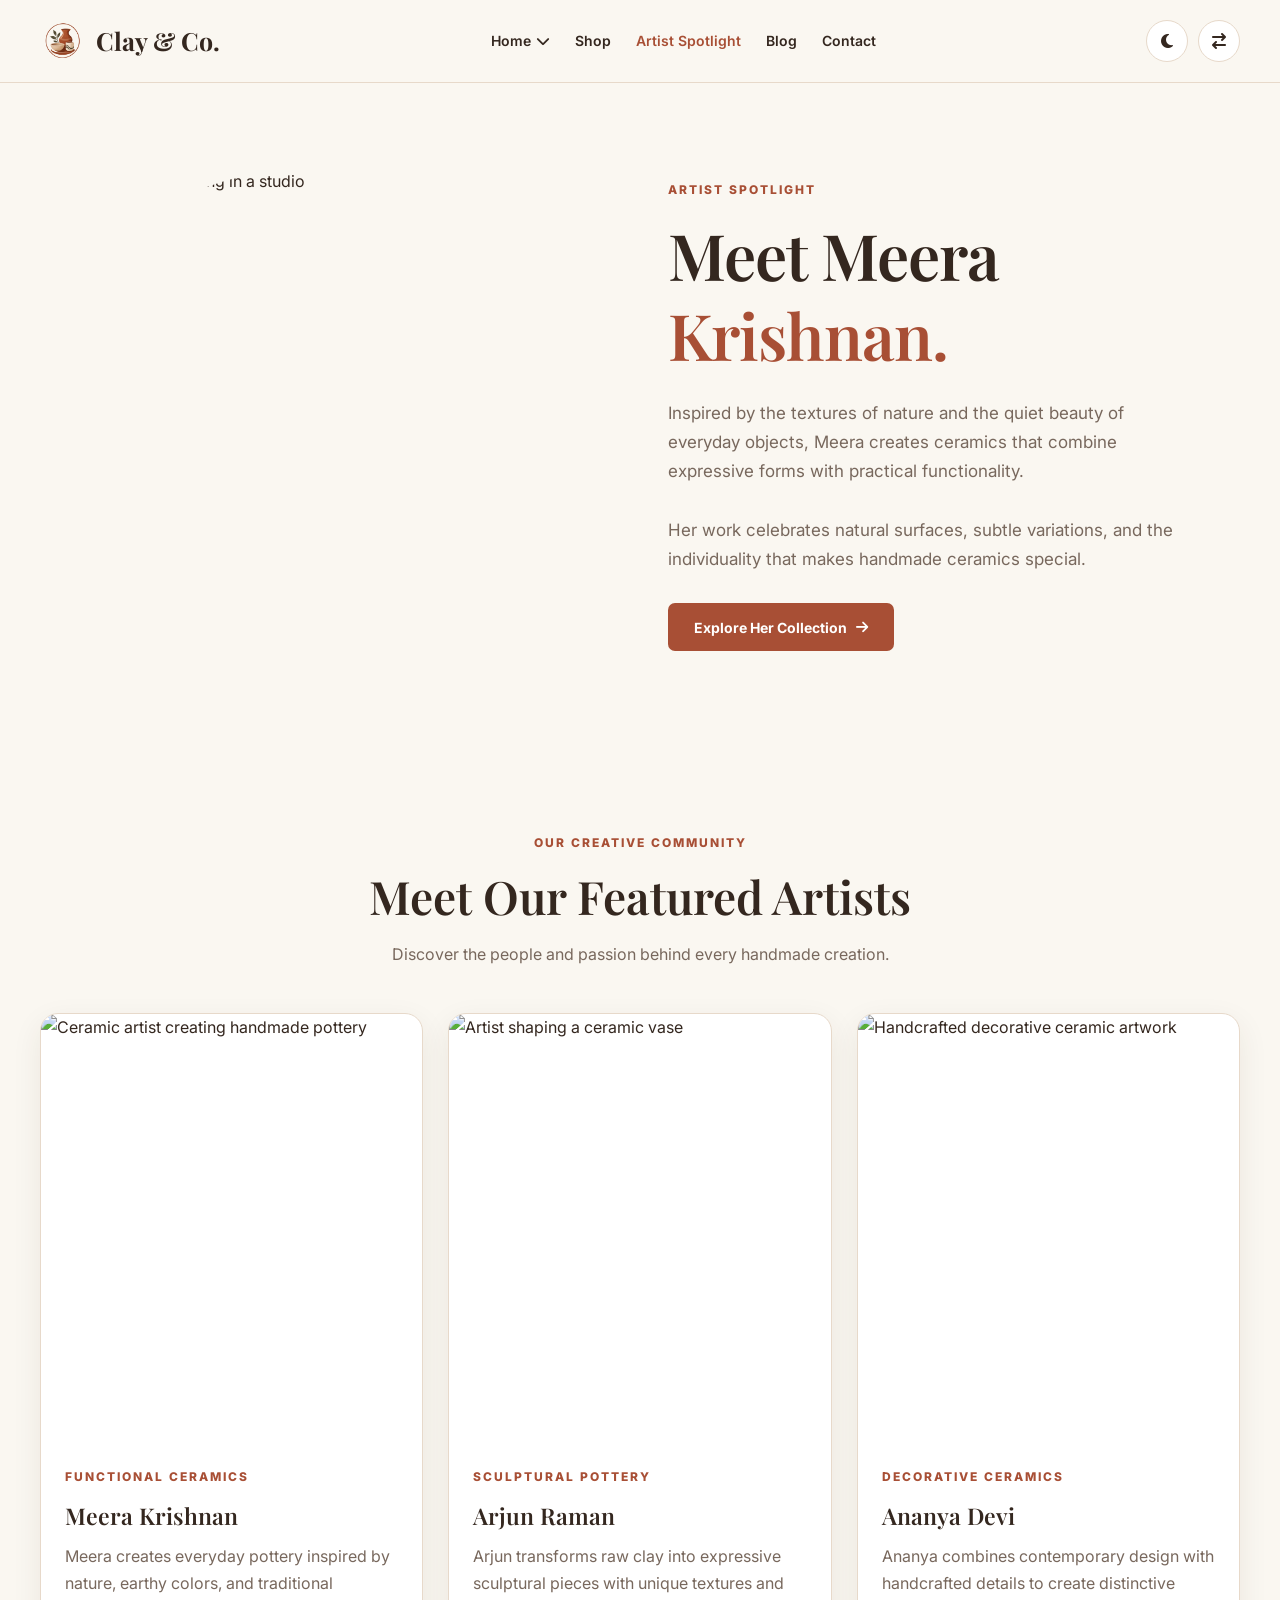
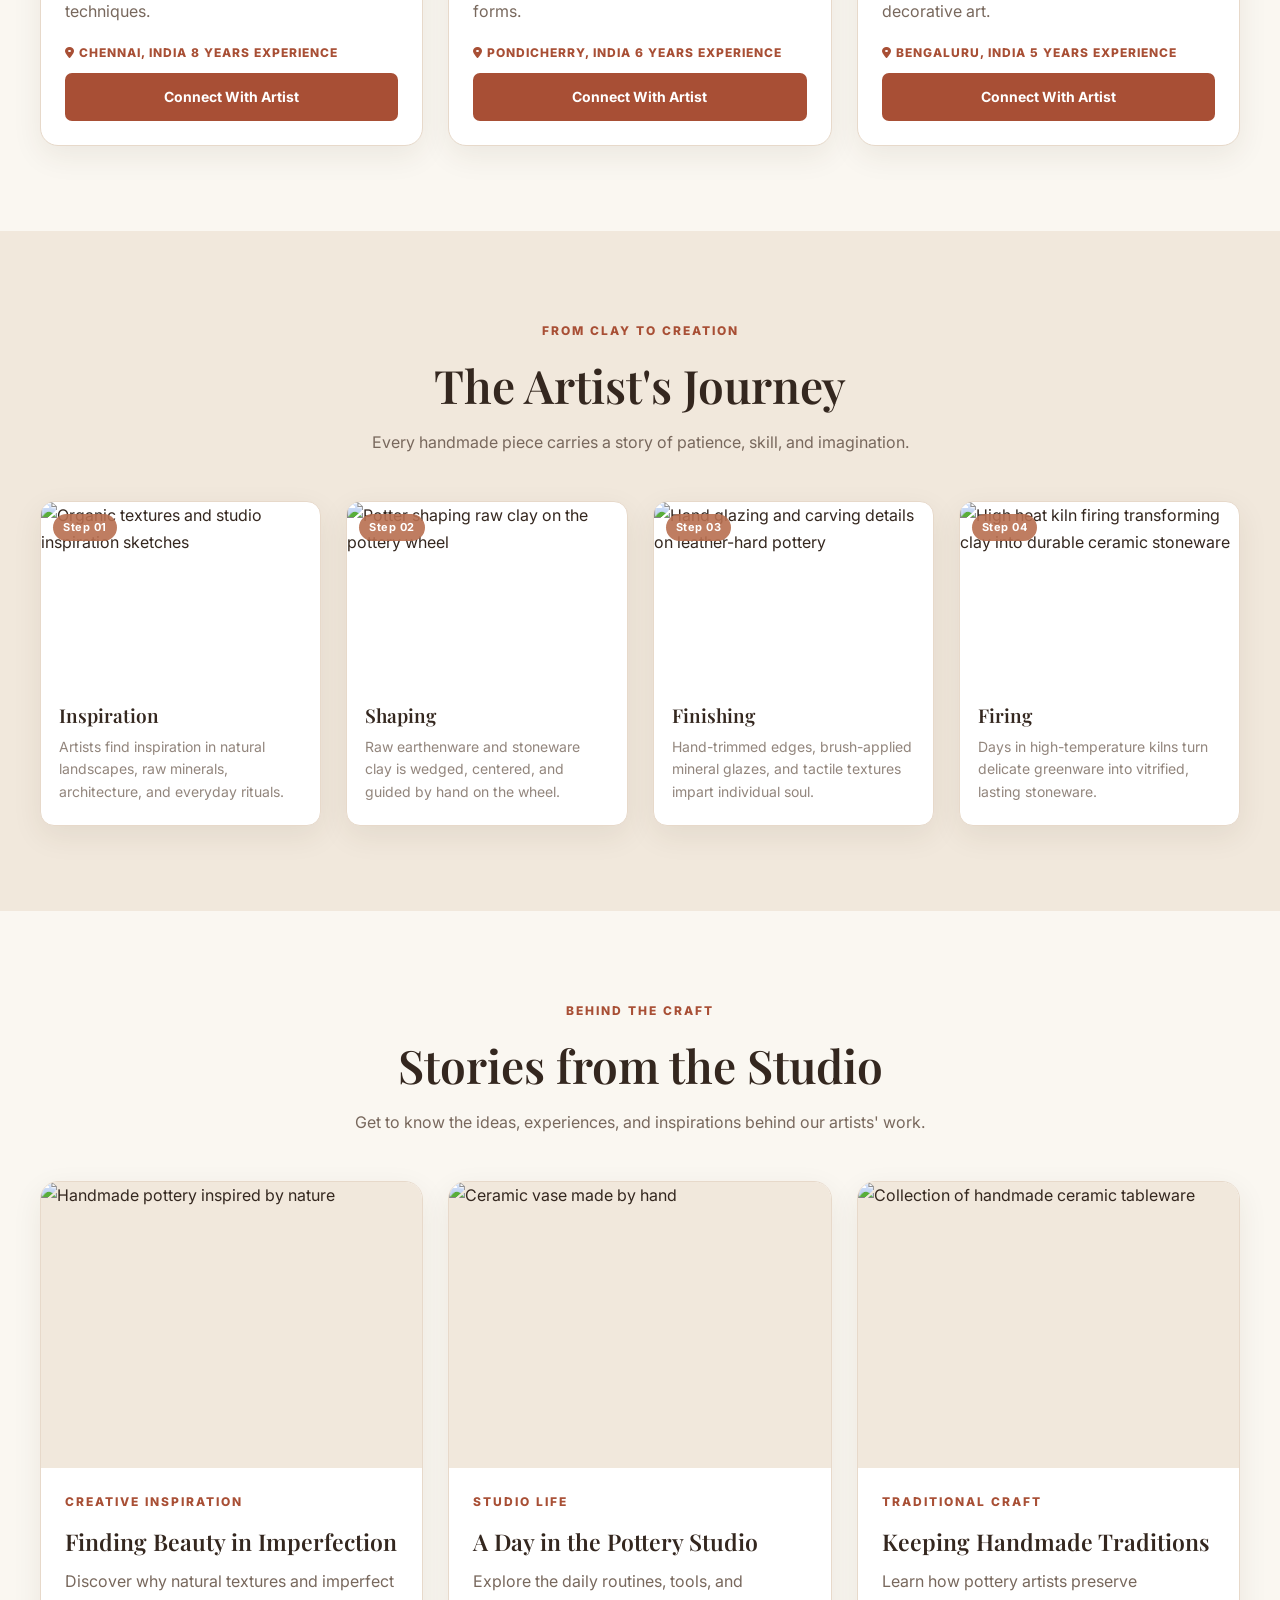
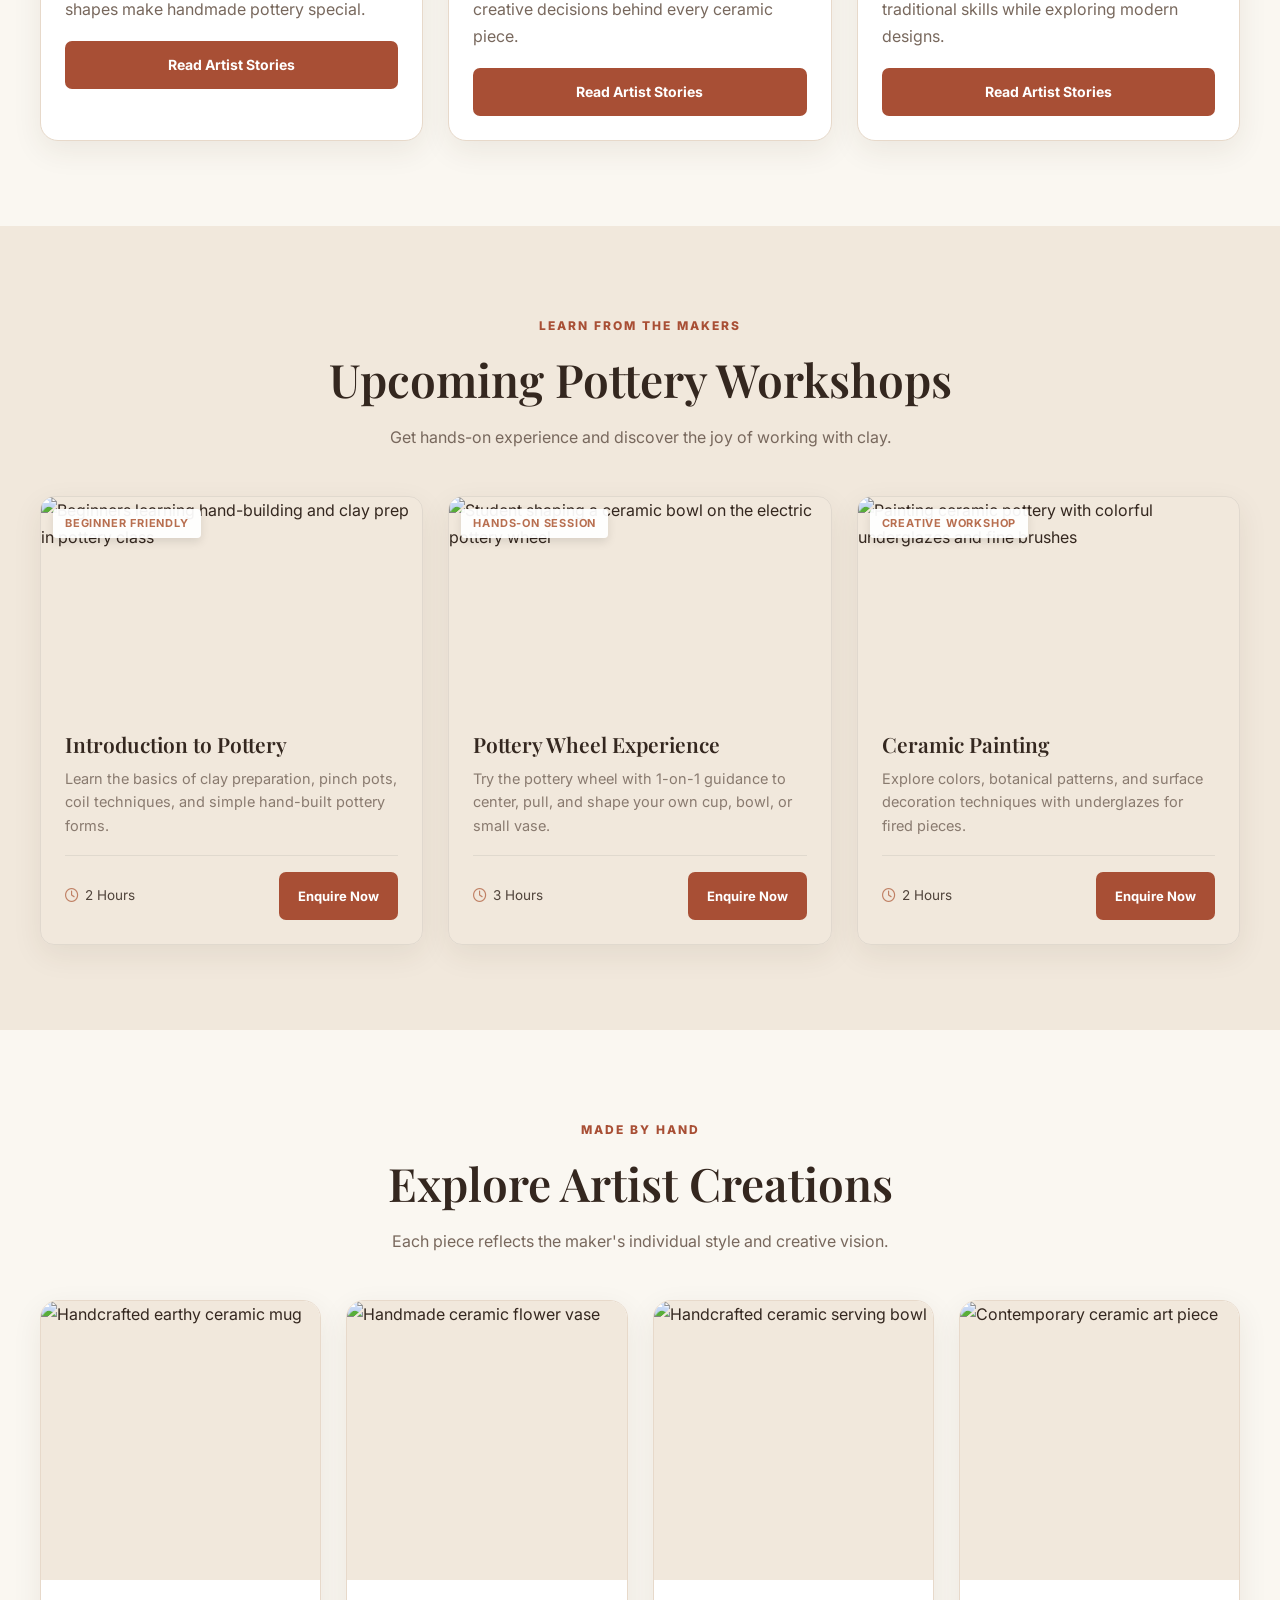
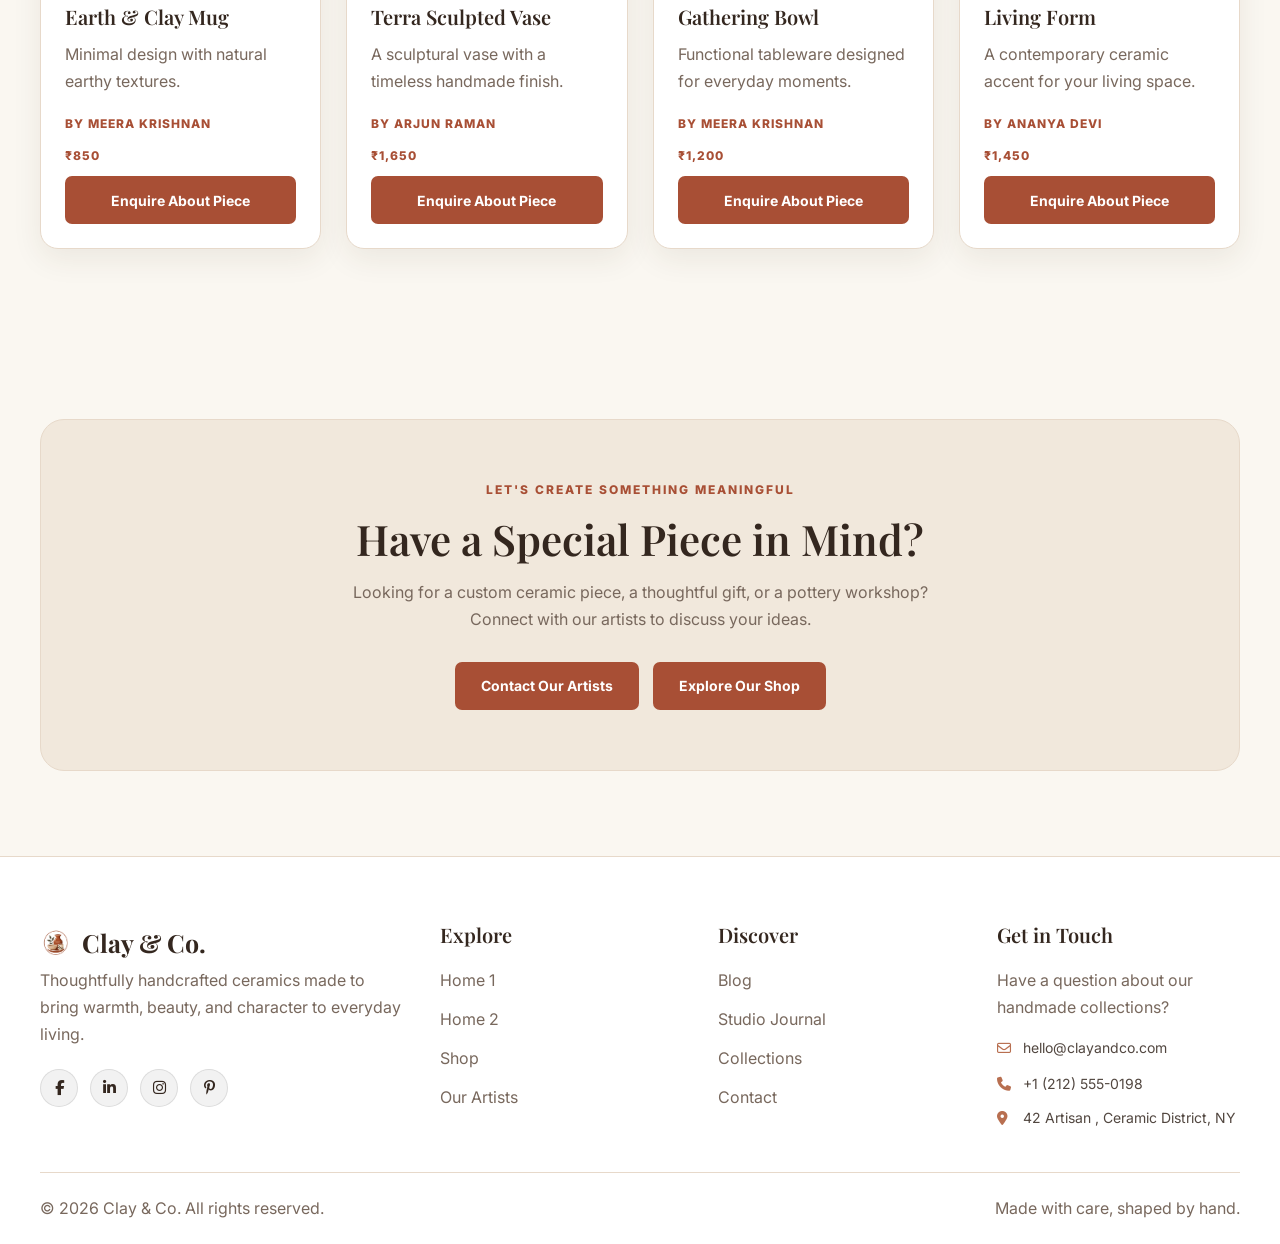
==== commit d3c82353: "Update website" ====
--- a/artist-spotlight.html
+++ b/artist-spotlight.html
@@ -173,7 +173,7 @@
         <div class="hero-image">
 
             <img
-                src="assets/images/artist-1.jpg"
+                src="https://images.pexels.com/photos/18702624/pexels-photo-18702624.jpeg"
                 alt="Ceramic artist working in a studio"
             >
 
@@ -237,7 +237,7 @@
     <div class="grid-3">
 
         <div class="content-card artist-card" data-animate>
-            <img src="assets/images/artist-1.jpg"
+            <img src="https://images.pexels.com/photos/31875680/pexels-photo-31875680.jpeg"
                  alt="Ceramic artist creating handmade pottery"
                  class="artist-image">
 
@@ -254,7 +254,7 @@
         </div>
 
         <div class="content-card artist-card" data-animate>
-            <img src="assets/images/artist-2.jpg"
+            <img src="https://images.pexels.com/photos/6243336/pexels-photo-6243336.jpeg"
                  alt="Artist shaping a ceramic vase"
                  class="artist-image">
 
@@ -271,7 +271,7 @@
         </div>
 
         <div class="content-card artist-card" data-animate>
-            <img src="assets/images/pottery-4.jpg"
+            <img src="https://images.pexels.com/photos/38456398/pexels-photo-38456398.jpeg"
                  alt="Handcrafted decorative ceramic artwork"
                  class="artist-image">
 
@@ -299,42 +299,100 @@
 <section class="section section-soft">
     <div class="container-custom">
 
-
-    <div class="section-heading text-center" data-animate>
-        <span class="eyebrow">From Clay to Creation</span>
-        <h2>The Artist's Journey</h2>
-        <p>Every handmade piece carries a story of patience, skill, and imagination.</p>
-    </div>
-
-    <div class="grid-4">
-
-        <div class="content-card card-body text-center" data-animate>
-            <i class="fa-solid fa-mountain-sun fa-2x mb-3"></i>
-            <h3>01. Inspiration</h3>
-            <p>Artists find inspiration in nature, architecture, culture, and everyday life.</p>
-        </div>
-
-        <div class="content-card card-body text-center" data-animate>
-            <i class="fa-solid fa-hands fa-2x mb-3"></i>
-            <h3>02. Shaping</h3>
-            <p>Raw clay is carefully shaped by hand or on the pottery wheel.</p>
-        </div>
-
-        <div class="content-card card-body text-center" data-animate>
-            <i class="fa-solid fa-palette fa-2x mb-3"></i>
-            <h3>03. Finishing</h3>
-            <p>Textures, glazes, and details give every creation its individual character.</p>
-        </div>
-
-        <div class="content-card card-body text-center" data-animate>
-            <i class="fa-solid fa-fire-burner fa-2x mb-3"></i>
-            <h3>04. Firing</h3>
-            <p>Careful kiln firing turns shaped clay into a finished ceramic piece.</p>
-        </div>
-
-    </div>
-</div>
-
+        <div class="section-heading text-center" data-animate>
+            <span class="eyebrow">From Clay to Creation</span>
+            <h2>The Artist's Journey</h2>
+            <p>Every handmade piece carries a story of patience, skill, and imagination.</p>
+        </div>
+
+        <div class="grid-4">
+
+            <!-- STEP 1: Inspiration -->
+            <div class="content-card text-center" data-animate style="border-radius: 14px; overflow: hidden; display: flex; flex-direction: column;">
+                <div class="process-img-wrap" style="height: 180px; overflow: hidden; position: relative;">
+                    <img 
+                        src="https://images.unsplash.com/photo-1513519245088-0e12902e5a38?auto=format&fit=crop&w=600&q=80" 
+                        alt="Organic textures and studio inspiration sketches" 
+                        loading="lazy"
+                        style="width: 100%; height: 100%; object-fit: cover; transition: transform 0.4s ease; display: block;"
+                        onmouseover="this.style.transform='scale(1.05)'"
+                        onmouseout="this.style.transform='scale(1)'"
+                    >
+                    <span style="position: absolute; top: 12px; left: 12px; background: rgba(184, 111, 80, 0.9); color: #fff; font-size: 11px; font-weight: 700; padding: 4px 10px; border-radius: 20px; letter-spacing: 0.5px;">Step 01</span>
+                </div>
+                <div class="card-body" style="padding: 22px 18px; flex: 1;">
+                    <h3 style="font-size: 19px; margin-bottom: 8px;">Inspiration</h3>
+                    <p style="margin: 0; font-size: 14px; line-height: 1.6; opacity: 0.8;">
+                        Artists find inspiration in natural landscapes, raw minerals, architecture, and everyday rituals.
+                    </p>
+                </div>
+            </div>
+
+            <!-- STEP 2: Shaping -->
+            <div class="content-card text-center" data-animate style="border-radius: 14px; overflow: hidden; display: flex; flex-direction: column;">
+                <div class="process-img-wrap" style="height: 180px; overflow: hidden; position: relative;">
+                    <img 
+                        src="https://images.unsplash.com/photo-1584727638096-042c45049ebe?auto=format&fit=crop&w=600&q=80" 
+                        alt="Potter shaping raw clay on the pottery wheel" 
+                        loading="lazy"
+                        style="width: 100%; height: 100%; object-fit: cover; transition: transform 0.4s ease; display: block;"
+                        onmouseover="this.style.transform='scale(1.05)'"
+                        onmouseout="this.style.transform='scale(1)'"
+                    >
+                    <span style="position: absolute; top: 12px; left: 12px; background: rgba(184, 111, 80, 0.9); color: #fff; font-size: 11px; font-weight: 700; padding: 4px 10px; border-radius: 20px; letter-spacing: 0.5px;">Step 02</span>
+                </div>
+                <div class="card-body" style="padding: 22px 18px; flex: 1;">
+                    <h3 style="font-size: 19px; margin-bottom: 8px;">Shaping</h3>
+                    <p style="margin: 0; font-size: 14px; line-height: 1.6; opacity: 0.8;">
+                        Raw earthenware and stoneware clay is wedged, centered, and guided by hand on the wheel.
+                    </p>
+                </div>
+            </div>
+
+            <!-- STEP 3: Finishing -->
+            <div class="content-card text-center" data-animate style="border-radius: 14px; overflow: hidden; display: flex; flex-direction: column;">
+                <div class="process-img-wrap" style="height: 180px; overflow: hidden; position: relative;">
+                    <img 
+                        src="https://images.unsplash.com/photo-1579783900882-c0d3dad7b119?auto=format&fit=crop&w=600&q=80" 
+                        alt="Hand glazing and carving details on leather-hard pottery" 
+                        loading="lazy"
+                        style="width: 100%; height: 100%; object-fit: cover; transition: transform 0.4s ease; display: block;"
+                        onmouseover="this.style.transform='scale(1.05)'"
+                        onmouseout="this.style.transform='scale(1)'"
+                    >
+                    <span style="position: absolute; top: 12px; left: 12px; background: rgba(184, 111, 80, 0.9); color: #fff; font-size: 11px; font-weight: 700; padding: 4px 10px; border-radius: 20px; letter-spacing: 0.5px;">Step 03</span>
+                </div>
+                <div class="card-body" style="padding: 22px 18px; flex: 1;">
+                    <h3 style="font-size: 19px; margin-bottom: 8px;">Finishing</h3>
+                    <p style="margin: 0; font-size: 14px; line-height: 1.6; opacity: 0.8;">
+                        Hand-trimmed edges, brush-applied mineral glazes, and tactile textures impart individual soul.
+                    </p>
+                </div>
+            </div>
+
+            <!-- STEP 4: Firing -->
+            <div class="content-card text-center" data-animate style="border-radius: 14px; overflow: hidden; display: flex; flex-direction: column;">
+                <div class="process-img-wrap" style="height: 180px; overflow: hidden; position: relative;">
+                    <img 
+                        src="https://images.unsplash.com/photo-1588854337236-6889d631faa8?auto=format&fit=crop&w=600&q=80" 
+                        alt="High heat kiln firing transforming clay into durable ceramic stoneware" 
+                        loading="lazy"
+                        style="width: 100%; height: 100%; object-fit: cover; transition: transform 0.4s ease; display: block;"
+                        onmouseover="this.style.transform='scale(1.05)'"
+                        onmouseout="this.style.transform='scale(1)'"
+                    >
+                    <span style="position: absolute; top: 12px; left: 12px; background: rgba(184, 111, 80, 0.9); color: #fff; font-size: 11px; font-weight: 700; padding: 4px 10px; border-radius: 20px; letter-spacing: 0.5px;">Step 04</span>
+                </div>
+                <div class="card-body" style="padding: 22px 18px; flex: 1;">
+                    <h3 style="font-size: 19px; margin-bottom: 8px;">Firing</h3>
+                    <p style="margin: 0; font-size: 14px; line-height: 1.6; opacity: 0.8;">
+                        Days in high-temperature kilns turn delicate greenware into vitrified, lasting stoneware.
+                    </p>
+                </div>
+            </div>
+
+        </div>
+    </div>
 </section>
 
 <!-- =====================================================
@@ -354,7 +412,7 @@
     <div class="grid-3">
 
         <article class="content-card" data-animate>
-            <img src="assets/images/pottery-1.jpg"
+            <img src="https://images.pexels.com/photos/7674547/pexels-photo-7674547.jpeg"
                  alt="Handmade pottery inspired by nature"
                  class="card-image">
 
@@ -367,7 +425,7 @@
         </article>
 
         <article class="content-card" data-animate>
-            <img src="assets/images/pottery-2.jpg"
+            <img src="https://images.pexels.com/photos/36370410/pexels-photo-36370410.jpeg"
                  alt="Ceramic vase made by hand"
                  class="card-image">
 
@@ -380,7 +438,7 @@
         </article>
 
         <article class="content-card" data-animate>
-            <img src="assets/images/pottery-3.jpg"
+            <img src="https://images.pexels.com/photos/7674533/pexels-photo-7674533.jpeg"
                  alt="Collection of handmade ceramic tableware"
                  class="card-image">
 
@@ -405,47 +463,104 @@
 <section class="section section-soft">
     <div class="container-custom">
 
-
-    <div class="section-heading text-center" data-animate>
-        <span class="eyebrow">Learn from the Makers</span>
-        <h2>Upcoming Pottery Workshops</h2>
-        <p>Get hands-on experience and discover the joy of working with clay.</p>
-    </div>
-
-    <div class="grid-3">
-
-        <div class="content-card card-body" data-animate>
-            <i class="fa-solid fa-mug-hot fa-2x mb-3"></i>
-            <span class="eyebrow">Beginner Friendly</span>
-            <h3>Introduction to Pottery</h3>
-            <p>Learn the basics of clay preparation, hand-building, and simple pottery forms.</p>
-            <p><strong>Duration:</strong> 2 Hours</p>
-            <a href="contact.html" class="btn-custom">Enquire Now</a>
-        </div>
-
-        <div class="content-card card-body" data-animate>
-            <i class="fa-solid fa-compact-disc fa-2x mb-3"></i>
-            <span class="eyebrow">Hands-On Session</span>
-            <h3>Pottery Wheel Experience</h3>
-            <p>Try the pottery wheel and create your own unique cup, bowl, or small vase.</p>
-            <p><strong>Duration:</strong> 3 Hours</p>
-            <a href="contact.html" class="btn-custom">Enquire Now</a>
-        </div>
-
-        <div class="content-card card-body" data-animate>
-            <i class="fa-solid fa-paintbrush fa-2x mb-3"></i>
-            <span class="eyebrow">Creative Workshop</span>
-            <h3>Ceramic Painting</h3>
-            <p>Explore colors, patterns, and surface decoration techniques for ceramic pieces.</p>
-            <p><strong>Duration:</strong> 2 Hours</p>
-            <a href="contact.html" class="btn-custom">Enquire Now</a>
-        </div>
-
-    </div>
-</div>
-
+        <div class="section-heading text-center" data-animate>
+            <span class="eyebrow">Learn from the Makers</span>
+            <h2>Upcoming Pottery Workshops</h2>
+            <p>Get hands-on experience and discover the joy of working with clay.</p>
+        </div>
+
+        <div class="grid-3">
+
+            <!-- WORKSHOP 1: Introduction to Pottery -->
+            <div class="content-card" data-animate style="border-radius: 14px; overflow: hidden; display: flex; flex-direction: column; background: var(--blog-card, inherit); border: 1px solid rgba(128, 128, 128, 0.15);">
+                <div class="workshop-img-wrap" style="height: 210px; overflow: hidden; position: relative;">
+                    <img 
+                        src="https://images.pexels.com/photos/33559399/pexels-photo-33559399.jpeg" 
+                        alt="Beginners learning hand-building and clay prep in pottery class" 
+                        loading="lazy"
+                        style="width: 100%; height: 100%; object-fit: cover; display: block; transition: transform 0.4s ease;"
+                        onmouseover="this.style.transform='scale(1.05)'"
+                        onmouseout="this.style.transform='scale(1)'"
+                    >
+                    <span style="position: absolute; top: 12px; left: 12px; background: rgba(255, 255, 255, 0.94); color: #b86f50; font-size: 11px; font-weight: 700; text-transform: uppercase; letter-spacing: 0.8px; padding: 5px 12px; border-radius: 4px; box-shadow: 0 4px 10px rgba(0,0,0,0.1);">
+                        Beginner Friendly
+                    </span>
+                </div>
+                <div class="card-body" style="padding: 24px; display: flex; flex-direction: column; flex: 1;">
+                    <h3 style="margin: 0 0 10px; font-size: 21px;">Introduction to Pottery</h3>
+                    <p style="margin: 0 0 18px; font-size: 14.5px; line-height: 1.6; opacity: 0.85;">
+                        Learn the basics of clay preparation, pinch pots, coil techniques, and simple hand-built pottery forms.
+                    </p>
+                    <div style="margin-top: auto; padding-top: 16px; border-top: 1px solid rgba(128, 128, 128, 0.15); display: flex; align-items: center; justify-content: space-between;">
+                        <span style="font-size: 13.5px; opacity: 0.85; display: inline-flex; align-items: center; gap: 6px;">
+                            <i class="fa-regular fa-clock" style="color: #b86f50;"></i> 2 Hours
+                        </span>
+                        <a href="contact.html" class="btn-custom" style="padding: 8px 18px; font-size: 13px;">Enquire Now</a>
+                    </div>
+                </div>
+            </div>
+
+            <!-- WORKSHOP 2: Pottery Wheel Experience -->
+            <div class="content-card" data-animate style="border-radius: 14px; overflow: hidden; display: flex; flex-direction: column; background: var(--blog-card, inherit); border: 1px solid rgba(128, 128, 128, 0.15);">
+                <div class="workshop-img-wrap" style="height: 210px; overflow: hidden; position: relative;">
+                    <img 
+                        src="https://images.pexels.com/photos/36731502/pexels-photo-36731502.jpeg" 
+                        alt="Student shaping a ceramic bowl on the electric pottery wheel" 
+                        loading="lazy"
+                        style="width: 100%; height: 100%; object-fit: cover; display: block; transition: transform 0.4s ease;"
+                        onmouseover="this.style.transform='scale(1.05)'"
+                        onmouseout="this.style.transform='scale(1)'"
+                    >
+                    <span style="position: absolute; top: 12px; left: 12px; background: rgba(255, 255, 255, 0.94); color: #b86f50; font-size: 11px; font-weight: 700; text-transform: uppercase; letter-spacing: 0.8px; padding: 5px 12px; border-radius: 4px; box-shadow: 0 4px 10px rgba(0,0,0,0.1);">
+                        Hands-On Session
+                    </span>
+                </div>
+                <div class="card-body" style="padding: 24px; display: flex; flex-direction: column; flex: 1;">
+                    <h3 style="margin: 0 0 10px; font-size: 21px;">Pottery Wheel Experience</h3>
+                    <p style="margin: 0 0 18px; font-size: 14.5px; line-height: 1.6; opacity: 0.85;">
+                        Try the pottery wheel with 1-on-1 guidance to center, pull, and shape your own cup, bowl, or small vase.
+                    </p>
+                    <div style="margin-top: auto; padding-top: 16px; border-top: 1px solid rgba(128, 128, 128, 0.15); display: flex; align-items: center; justify-content: space-between;">
+                        <span style="font-size: 13.5px; opacity: 0.85; display: inline-flex; align-items: center; gap: 6px;">
+                            <i class="fa-regular fa-clock" style="color: #b86f50;"></i> 3 Hours
+                        </span>
+                        <a href="contact.html" class="btn-custom" style="padding: 8px 18px; font-size: 13px;">Enquire Now</a>
+                    </div>
+                </div>
+            </div>
+
+            <!-- WORKSHOP 3: Ceramic Painting -->
+            <div class="content-card" data-animate style="border-radius: 14px; overflow: hidden; display: flex; flex-direction: column; background: var(--blog-card, inherit); border: 1px solid rgba(128, 128, 128, 0.15);">
+                <div class="workshop-img-wrap" style="height: 210px; overflow: hidden; position: relative;">
+                    <img 
+                        src="https://images.pexels.com/photos/34461605/pexels-photo-34461605.jpeg" 
+                        alt="Painting ceramic pottery with colorful underglazes and fine brushes" 
+                        loading="lazy"
+                        style="width: 100%; height: 100%; object-fit: cover; display: block; transition: transform 0.4s ease;"
+                        onmouseover="this.style.transform='scale(1.05)'"
+                        onmouseout="this.style.transform='scale(1)'"
+                    >
+                    <span style="position: absolute; top: 12px; left: 12px; background: rgba(255, 255, 255, 0.94); color: #b86f50; font-size: 11px; font-weight: 700; text-transform: uppercase; letter-spacing: 0.8px; padding: 5px 12px; border-radius: 4px; box-shadow: 0 4px 10px rgba(0,0,0,0.1);">
+                        Creative Workshop
+                    </span>
+                </div>
+                <div class="card-body" style="padding: 24px; display: flex; flex-direction: column; flex: 1;">
+                    <h3 style="margin: 0 0 10px; font-size: 21px;">Ceramic Painting</h3>
+                    <p style="margin: 0 0 18px; font-size: 14.5px; line-height: 1.6; opacity: 0.85;">
+                        Explore colors, botanical patterns, and surface decoration techniques with underglazes for fired pieces.
+                    </p>
+                    <div style="margin-top: auto; padding-top: 16px; border-top: 1px solid rgba(128, 128, 128, 0.15); display: flex; align-items: center; justify-content: space-between;">
+                        <span style="font-size: 13.5px; opacity: 0.85; display: inline-flex; align-items: center; gap: 6px;">
+                            <i class="fa-regular fa-clock" style="color: #b86f50;"></i> 2 Hours
+                        </span>
+                        <a href="contact.html" class="btn-custom" style="padding: 8px 18px; font-size: 13px;">Enquire Now</a>
+                    </div>
+                </div>
+            </div>
+
+        </div>
+    </div>
 </section>
-
 <!-- =====================================================
      SECTION 5: ARTIST COLLECTION
 ===================================================== -->
@@ -533,37 +648,40 @@
 <!-- =====================================================
      SECTION 6: WORK WITH OUR ARTISTS
 ===================================================== -->
-
 <section class="section">
     <div class="container-custom">
 
-
-    <div class="cta-banner text-center" data-animate>
-        <div class="cta-banner-content">
-            <span class="eyebrow">Let's Create Something Meaningful</span>
-
-            <h2>Have a Special Piece in Mind?</h2>
-
-            <p>
-                Looking for a custom ceramic piece, a thoughtful gift,
-                or a pottery workshop? Connect with our artists to discuss your ideas.
-            </p>
-
-            <div class="d-flex flex-wrap justify-content-center gap-3">
-                <a href="contact.html" class="btn-custom">
-                    Contact Our Artists
-                </a>
-
-                <a href="shop.html" class="btn-custom">
-                    Explore Our Shop
-                </a>
-            </div>
-        </div>
-    </div>
-
-</div>
-
-
+        <div class="cta-banner text-center" data-animate style="display: flex; justify-content: center; align-items: center; text-align: center; padding: 60px 24px;">
+            <div class="cta-banner-content" style="max-width: 680px; margin: 0 auto; display: flex; flex-direction: column; align-items: center; text-align: center;">
+                
+                <span class="eyebrow" style="display: inline-block; margin: 0 auto 12px;">
+                    Let's Create Something Meaningful
+                </span>
+
+                <h2 style="text-align: center; margin: 0 auto 14px; width: 100%;">
+                    Have a Special Piece in Mind?
+                </h2>
+
+                <p style="text-align: center; max-width: 580px; margin: 0 auto 28px; line-height: 1.7;">
+                    Looking for a custom ceramic piece, a thoughtful gift,
+                    or a pottery workshop? Connect with our artists to discuss your ideas.
+                </p>
+
+                <!-- Centered Buttons -->
+                <div class="d-flex flex-wrap justify-content-center gap-3" style="display: flex; flex-wrap: wrap; justify-content: center; align-items: center; gap: 14px; width: 100%; margin: 0 auto;">
+                    <a href="contact.html" class="btn-custom" style="display: inline-flex; align-items: center; justify-content: center;">
+                        Contact Our Artists
+                    </a>
+
+                    <a href="shop.html" class="btn-custom" style="display: inline-flex; align-items: center; justify-content: center;">
+                        Explore Our Shop
+                    </a>
+                </div>
+
+            </div>
+        </div>
+
+    </div>
 </section>
 
     <!-- ================= FOOTER ================= -->
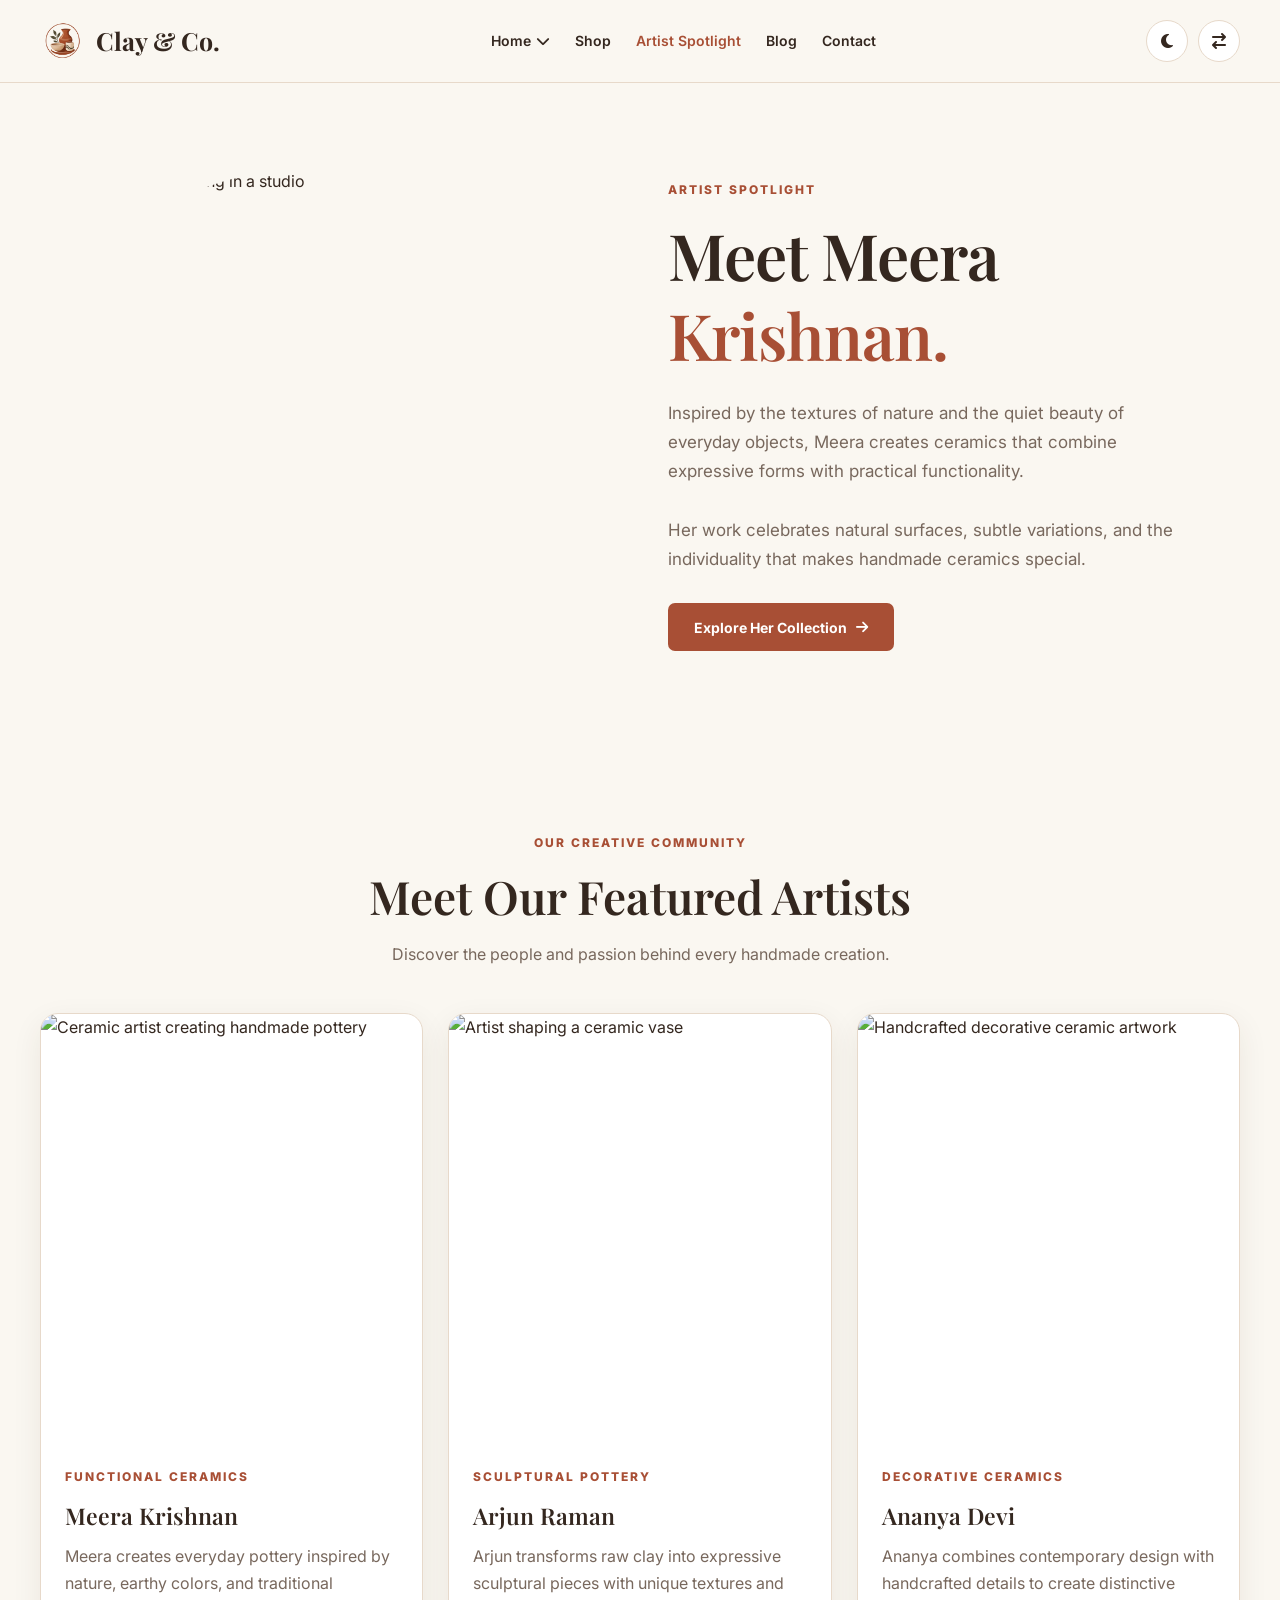
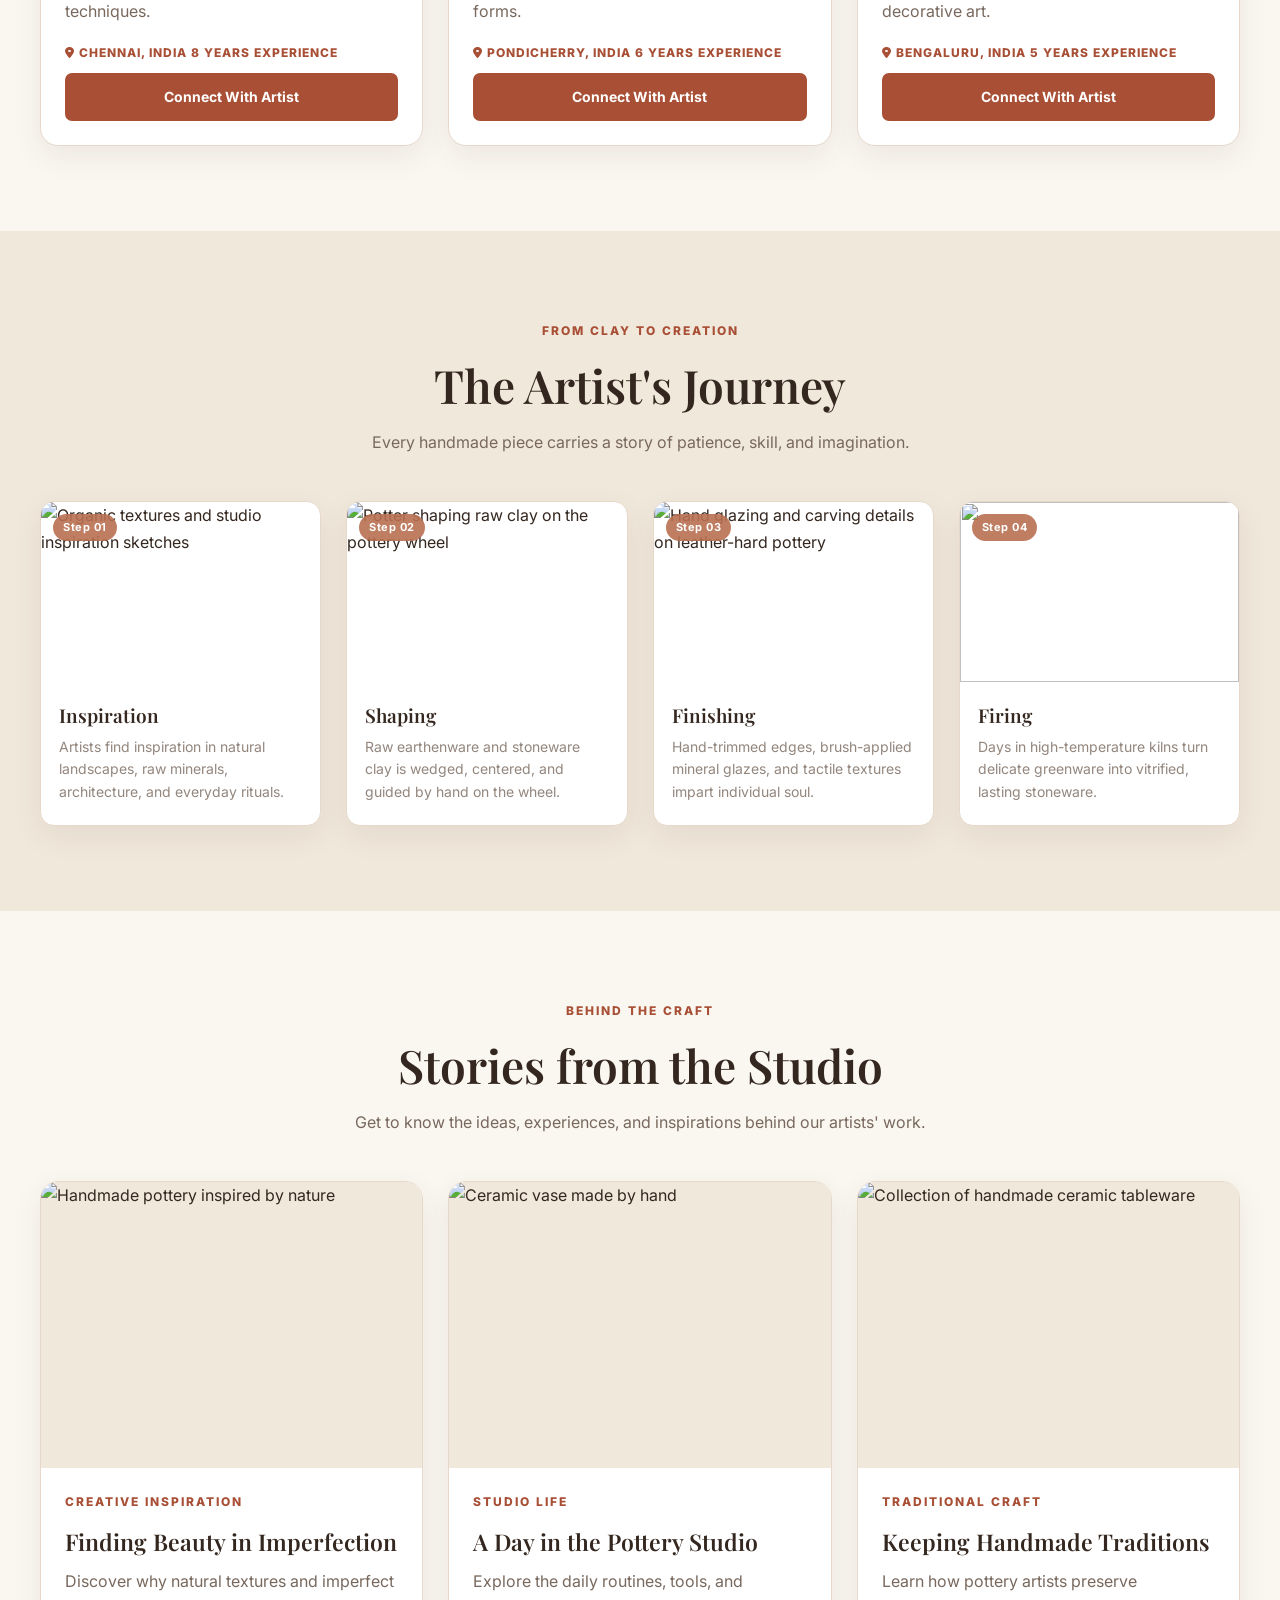
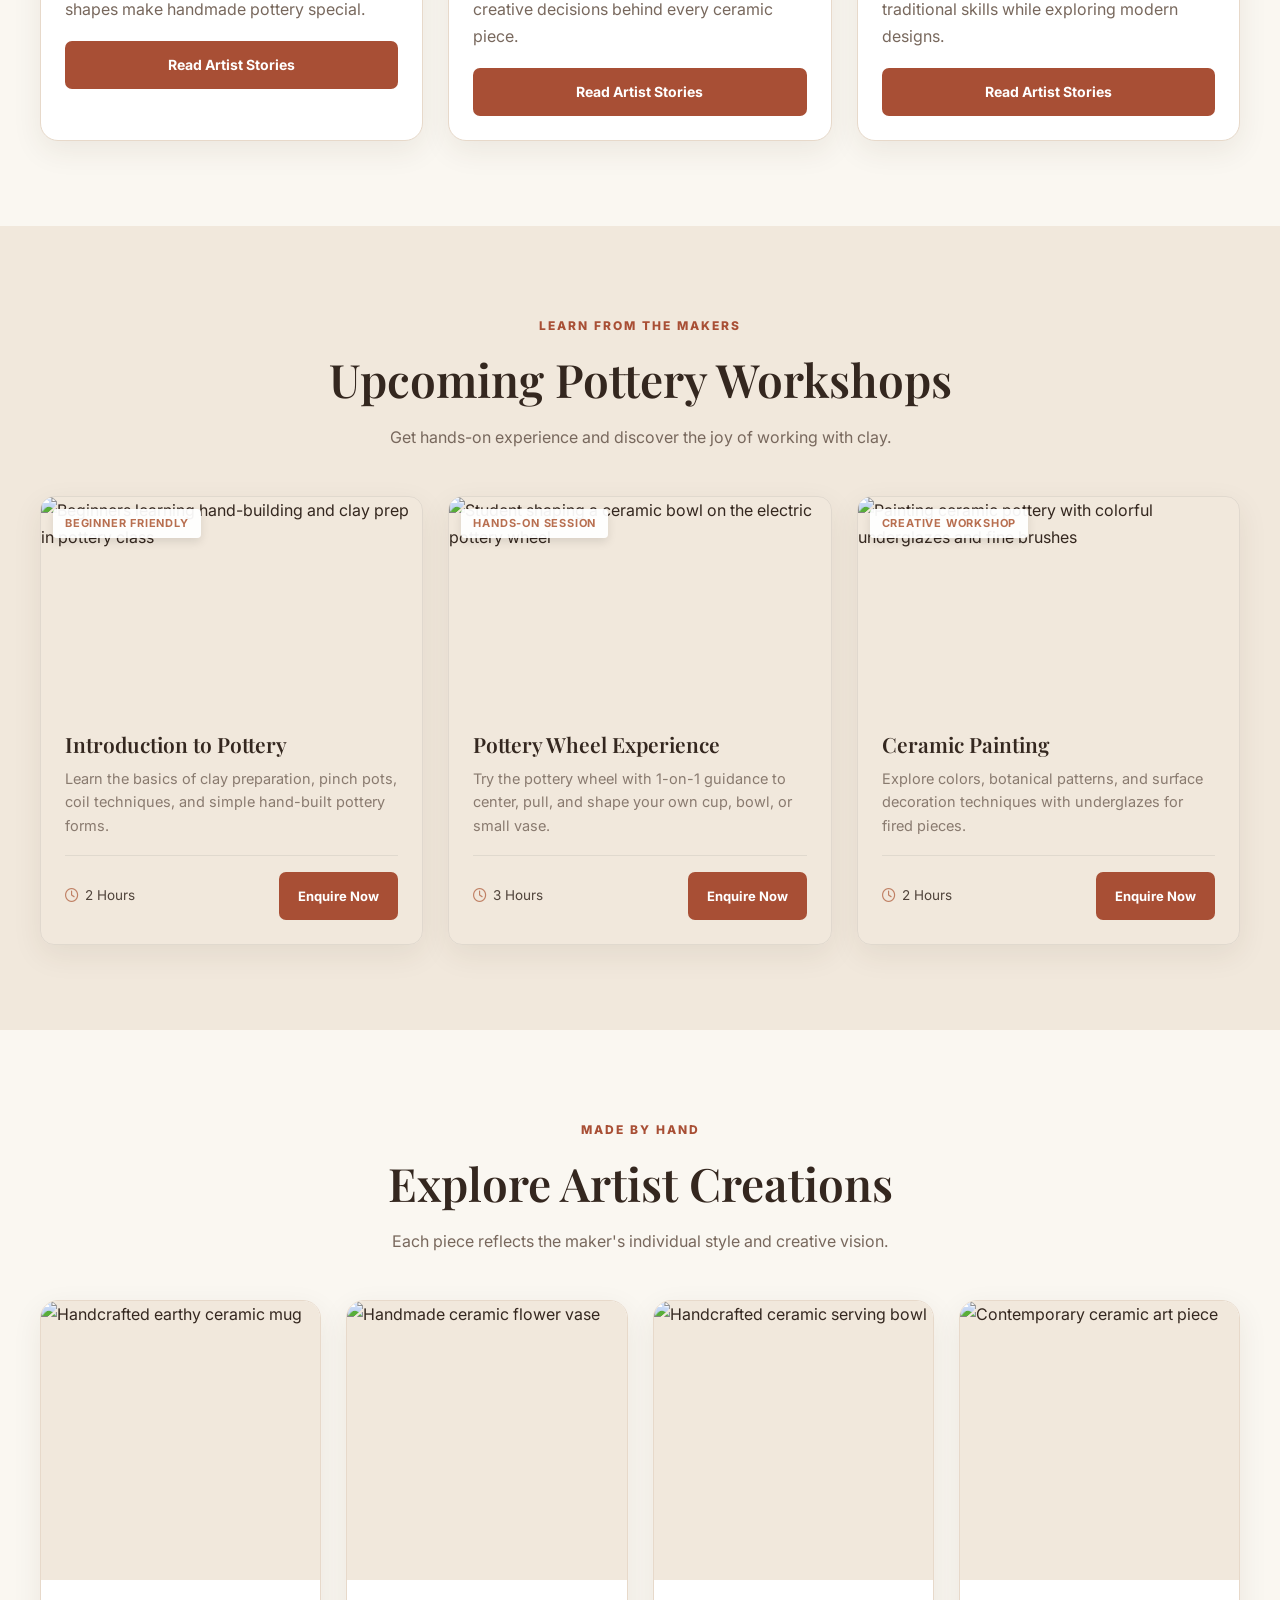
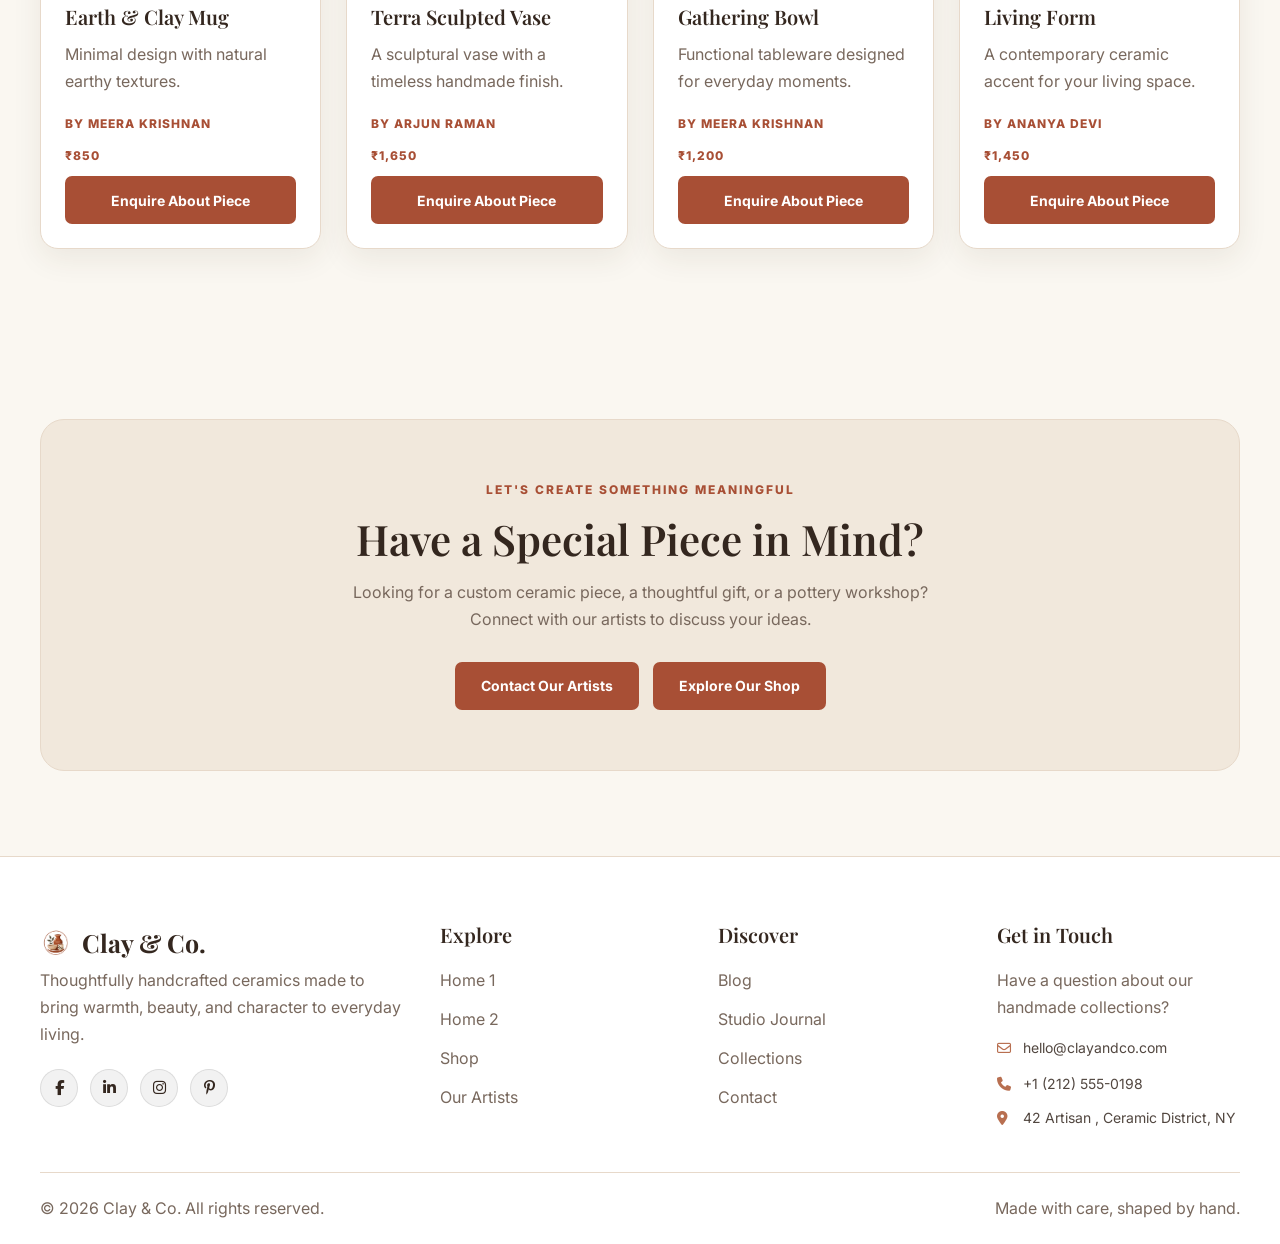
==== commit b7b8e0cf: "Update website" ====
--- a/artist-spotlight.html
+++ b/artist-spotlight.html
@@ -25,7 +25,7 @@
         rel="stylesheet"
         href="https://cdnjs.cloudflare.com/ajax/libs/font-awesome/6.5.1/css/all.min.css"
     >
-
+<link rel="icon" type="image/png" href="assets/images/logo.png">
     <!-- Common CSS -->
 
     <link rel="stylesheet" href="common.css">
@@ -311,7 +311,7 @@
             <div class="content-card text-center" data-animate style="border-radius: 14px; overflow: hidden; display: flex; flex-direction: column;">
                 <div class="process-img-wrap" style="height: 180px; overflow: hidden; position: relative;">
                     <img 
-                        src="https://images.unsplash.com/photo-1513519245088-0e12902e5a38?auto=format&fit=crop&w=600&q=80" 
+                        src="https://images.pexels.com/photos/34624877/pexels-photo-34624877.jpeg" 
                         alt="Organic textures and studio inspiration sketches" 
                         loading="lazy"
                         style="width: 100%; height: 100%; object-fit: cover; transition: transform 0.4s ease; display: block;"
@@ -332,7 +332,7 @@
             <div class="content-card text-center" data-animate style="border-radius: 14px; overflow: hidden; display: flex; flex-direction: column;">
                 <div class="process-img-wrap" style="height: 180px; overflow: hidden; position: relative;">
                     <img 
-                        src="https://images.unsplash.com/photo-1584727638096-042c45049ebe?auto=format&fit=crop&w=600&q=80" 
+                        src="https://images.pexels.com/photos/4241336/pexels-photo-4241336.jpeg" 
                         alt="Potter shaping raw clay on the pottery wheel" 
                         loading="lazy"
                         style="width: 100%; height: 100%; object-fit: cover; transition: transform 0.4s ease; display: block;"
@@ -353,7 +353,7 @@
             <div class="content-card text-center" data-animate style="border-radius: 14px; overflow: hidden; display: flex; flex-direction: column;">
                 <div class="process-img-wrap" style="height: 180px; overflow: hidden; position: relative;">
                     <img 
-                        src="https://images.unsplash.com/photo-1579783900882-c0d3dad7b119?auto=format&fit=crop&w=600&q=80" 
+                        src="https://images.pexels.com/photos/37271114/pexels-photo-37271114.jpeg" 
                         alt="Hand glazing and carving details on leather-hard pottery" 
                         loading="lazy"
                         style="width: 100%; height: 100%; object-fit: cover; transition: transform 0.4s ease; display: block;"
@@ -374,8 +374,8 @@
             <div class="content-card text-center" data-animate style="border-radius: 14px; overflow: hidden; display: flex; flex-direction: column;">
                 <div class="process-img-wrap" style="height: 180px; overflow: hidden; position: relative;">
                     <img 
-                        src="https://images.unsplash.com/photo-1588854337236-6889d631faa8?auto=format&fit=crop&w=600&q=80" 
-                        alt="High heat kiln firing transforming clay into durable ceramic stoneware" 
+                        src="https://images.pexels.com/photos/2137284/pexels-photo-2137284.jpeg" 
+                        alt="" 
                         loading="lazy"
                         style="width: 100%; height: 100%; object-fit: cover; transition: transform 0.4s ease; display: block;"
                         onmouseover="this.style.transform='scale(1.05)'"
@@ -577,7 +577,7 @@
     <div class="grid-4">
 
         <div class="content-card product-card" data-animate>
-            <img src="assets/images/pottery-1.jpg"
+            <img src="https://images.pexels.com/photos/8474145/pexels-photo-8474145.jpeg"
                  alt="Handcrafted earthy ceramic mug"
                  class="card-image">
 
@@ -593,7 +593,7 @@
         </div>
 
         <div class="content-card product-card" data-animate>
-            <img src="assets/images/pottery-2.jpg"
+            <img src="https://images.pexels.com/photos/31789507/pexels-photo-31789507.jpeg"
                  alt="Handmade ceramic flower vase"
                  class="card-image">
 
@@ -609,7 +609,7 @@
         </div>
 
         <div class="content-card product-card" data-animate>
-            <img src="assets/images/pottery-3.jpg"
+            <img src="https://images.pexels.com/photos/7749053/pexels-photo-7749053.jpeg"
                  alt="Handcrafted ceramic serving bowl"
                  class="card-image">
 
@@ -625,7 +625,7 @@
         </div>
 
         <div class="content-card product-card" data-animate>
-            <img src="assets/images/pottery-4.jpg"
+            <img src="https://images.pexels.com/photos/6739234/pexels-photo-6739234.jpeg"
                  alt="Contemporary ceramic art piece"
                  class="card-image">
 
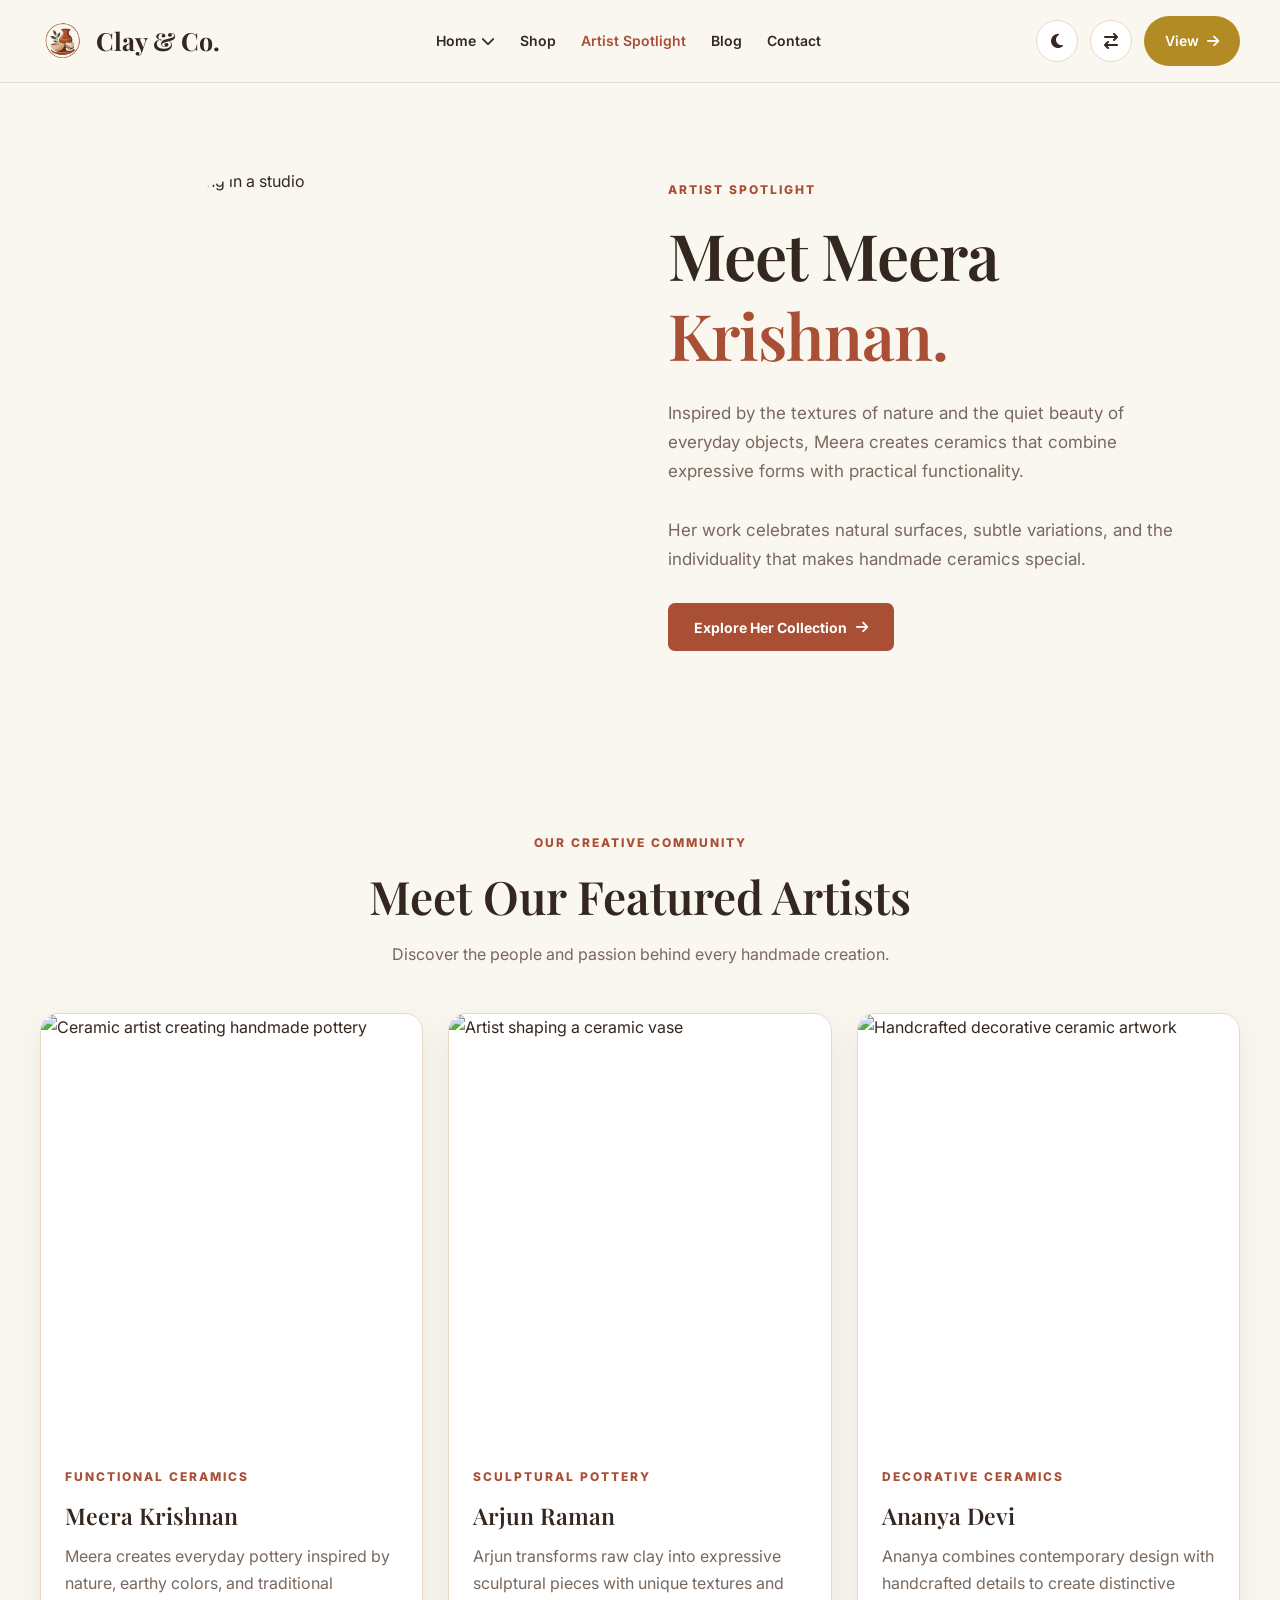
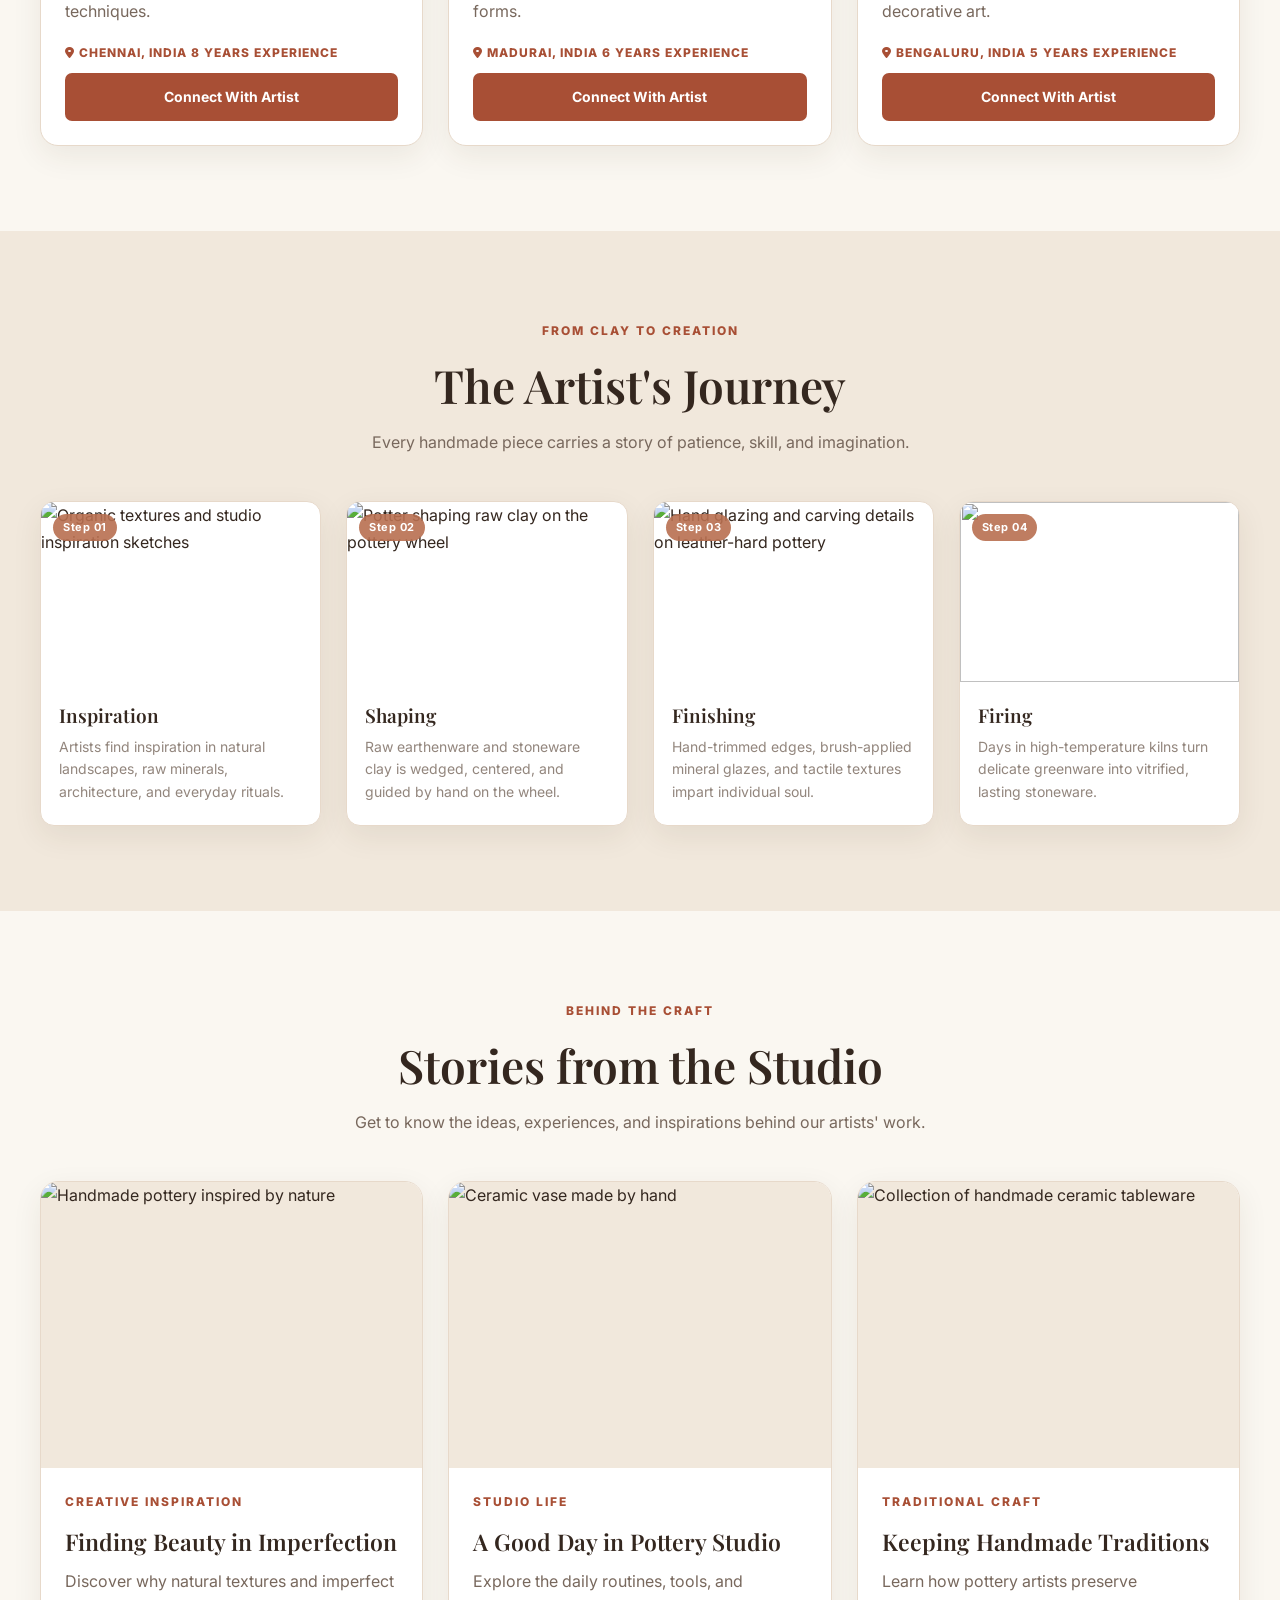
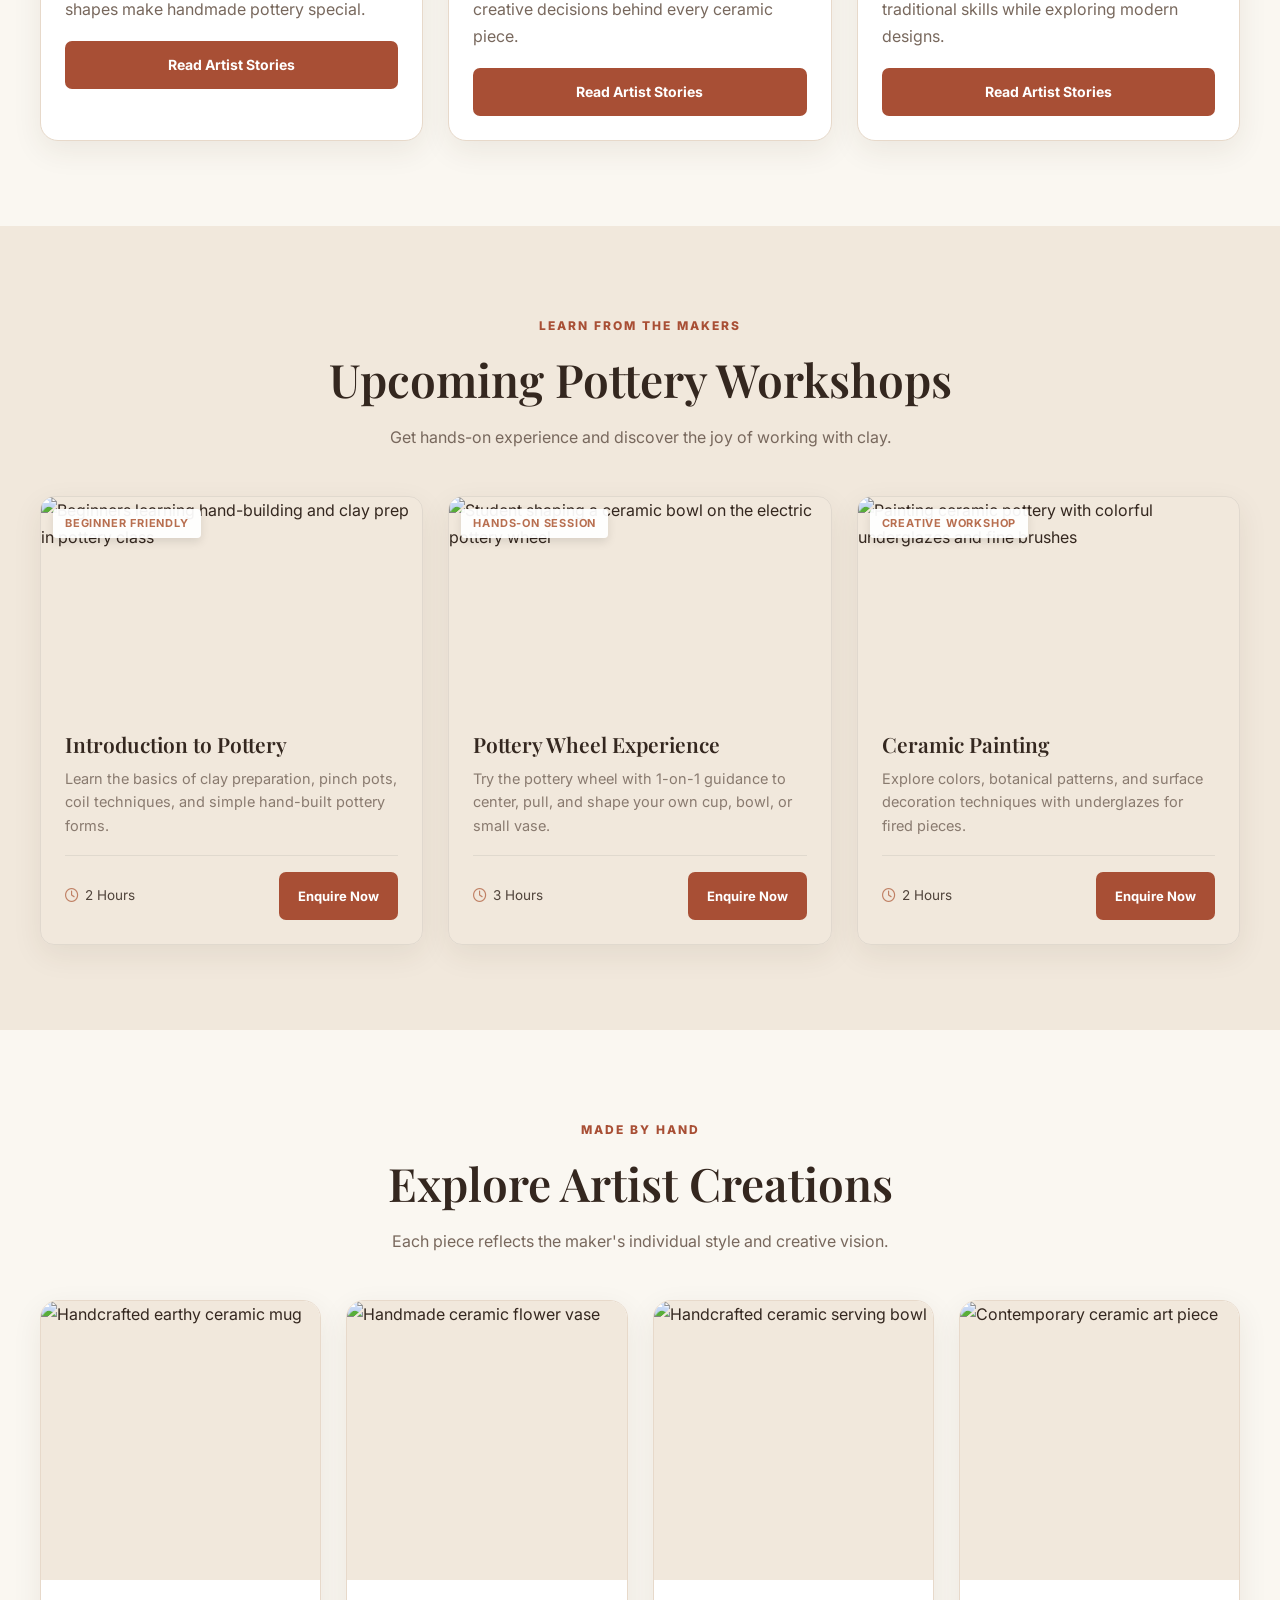
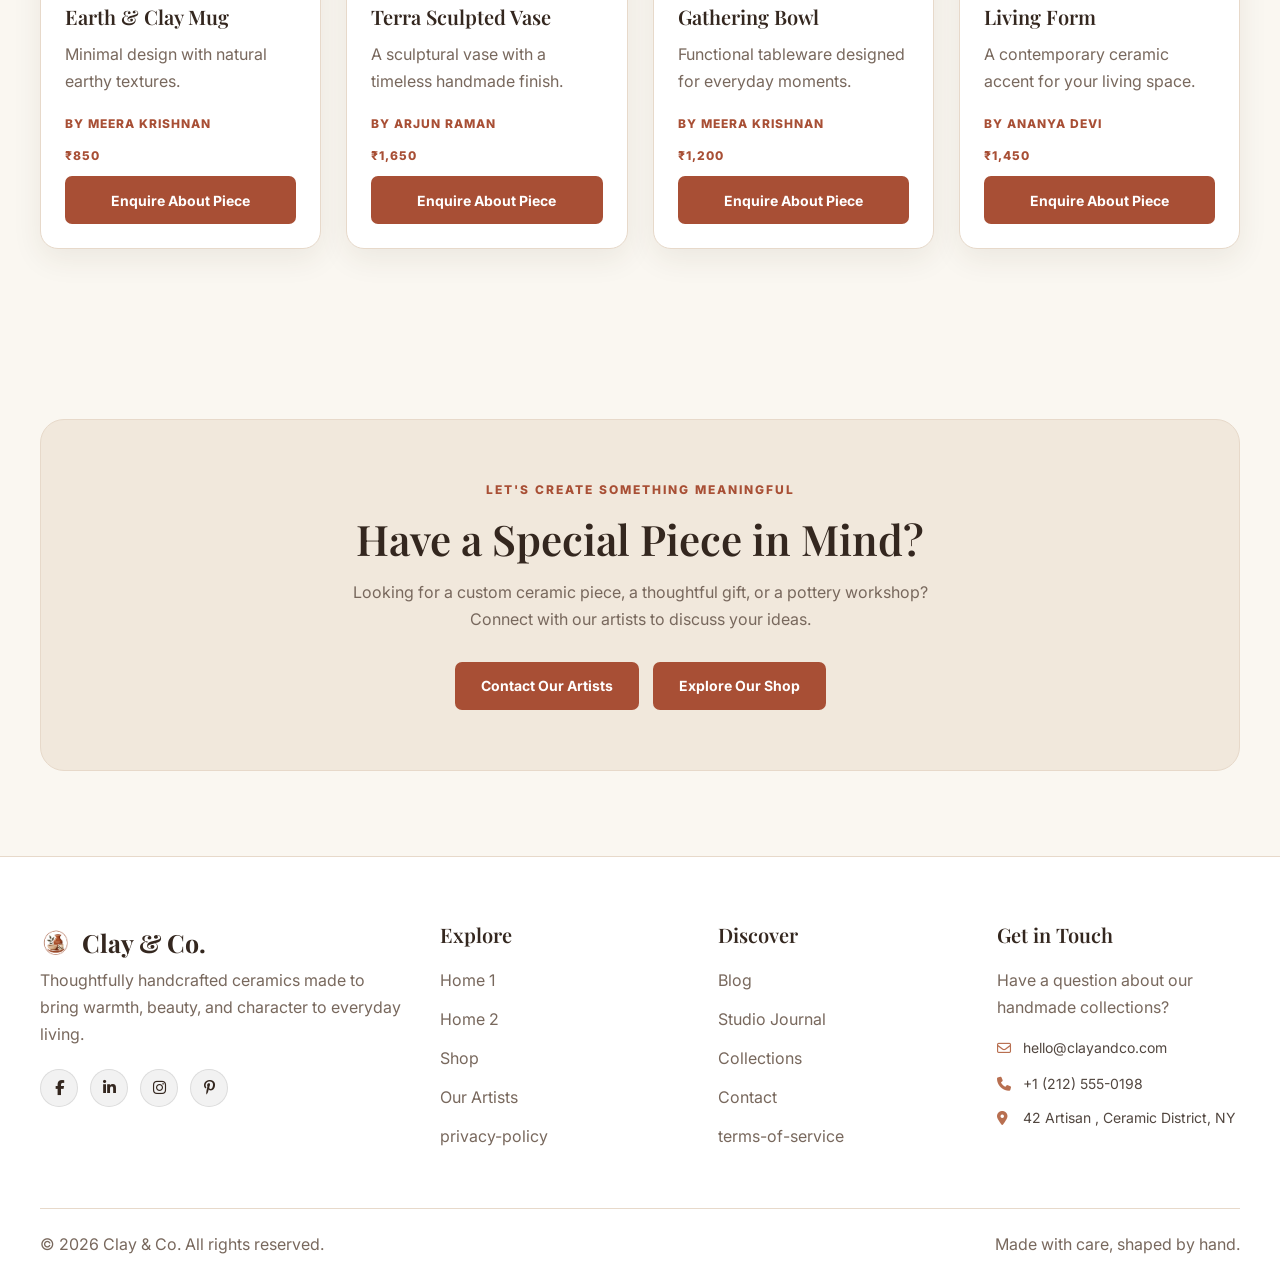
==== commit f51bf9df: "Update website" ====
--- a/artist-spotlight.html
+++ b/artist-spotlight.html
@@ -145,7 +145,11 @@
                     ></i>
 
                 </button>
-
+  <!-- Primary CTA replaces hamburger button -->
+          <a href="contact.html" class="nav-cta">
+         View
+            <i class="fa-solid fa-arrow-right"></i>
+          </a>
 
                 <button
                     type="button"
@@ -263,7 +267,7 @@
                 <h3>Arjun Raman</h3>
                 <p>Arjun transforms raw clay into expressive sculptural pieces with unique textures and forms.</p>
                 <div class="card-meta">
-                    <span><i class="fa-solid fa-location-dot"></i> Pondicherry, India</span>
+                    <span><i class="fa-solid fa-location-dot"></i> Madurai, India</span>
                     <span>6 Years Experience</span>
                 </div>
                 <a href="contact.html" class="btn-custom">Connect With Artist</a>
@@ -431,7 +435,7 @@
 
             <div class="card-body">
                 <span class="eyebrow">Studio Life</span>
-                <h3>A Day in the Pottery Studio</h3>
+                <h3>A Good Day in Pottery Studio</h3>
                 <p>Explore the daily routines, tools, and creative decisions behind every ceramic piece.</p>
                 <a href="blog.html" class="btn-custom">Read Artist Stories</a>
             </div>
@@ -737,6 +741,9 @@
                     <li>
                         <a href="artist-spotlight.html">Our Artists</a>
                     </li>
+                         <li>
+                        <a href="contact.html">privacy-policy</a>
+                    </li>
                 </ul>
             </div>
 
@@ -755,6 +762,9 @@
                     </li>
                     <li>
                         <a href="contact.html">Contact</a>
+                    </li>
+                        <li>
+                        <a href="contact.html">terms-of-service</a>
                     </li>
                 </ul>
             </div>
--- a/common.css
+++ b/common.css
@@ -1479,4 +1479,311 @@
   color: #ffffff;
   border-color: #b86f50;
   transform: translateY(-3px);
-}+}
+
+.nav-actions {
+    display: flex;
+    align-items: center;
+    justify-content: flex-end;
+    gap: 12px;
+    flex-shrink: 0;
+}
+
+.nav-cta {
+    display: inline-flex;
+    align-items: center;
+    justify-content: center;
+    gap: 8px;
+    padding: 12px 20px;
+    background: var(--gold-primary, #b38b24);
+    color: #fff;
+    border: 1px solid transparent;
+    border-radius: 30px;
+    text-decoration: none;
+    font-size: 14px;
+    font-weight: 600;
+    white-space: nowrap;
+    transition: all 0.3s ease;
+}
+
+.nav-cta:hover {
+    background: #96721c;
+    color: #fff;
+    transform: translateY(-2px);
+}
+
+.nav-actions .icon-button {
+    flex-shrink: 0;
+}
+
+/* Tablet */
+@media (max-width: 768px) {
+    .nav-actions {
+        gap: 8px;
+    }
+
+    .nav-cta {
+        padding: 10px 14px;
+        font-size: 12px;
+    }
+}
+
+/* Small mobile */
+@media (max-width: 480px) {
+    .nav-actions {
+        gap: 5px;
+    }
+
+    .nav-cta {
+        padding: 9px 11px;
+        font-size: 11px;
+        gap: 5px;
+    }
+
+    .nav-cta i {
+        font-size: 10px;
+    }
+}
+
+/* Mobile navbar fix - 360px */
+@media screen and (max-width: 380px) {
+
+    .navbar {
+        padding: 0;
+    }
+
+    .navbar .container,
+    .navbar .container-fluid {
+        width: 100%;
+        max-width: 100%;
+        padding-left: 12px;
+        padding-right: 12px;
+    }
+
+    .nav-actions {
+        display: flex;
+        align-items: center;
+        justify-content: flex-end;
+        gap: 5px;
+        flex-shrink: 0;
+        margin-left: auto;
+    }
+
+    .nav-cta {
+        display: inline-flex;
+        align-items: center;
+        justify-content: center;
+        gap: 4px;
+        padding: 9px 11px;
+        font-size: 11px;
+        line-height: 1;
+        white-space: nowrap;
+        border-radius: 25px;
+    }
+
+    .nav-cta i {
+        font-size: 10px;
+    }
+
+    .nav-actions .icon-button {
+        width: 36px;
+        height: 36px;
+        min-width: 36px;
+        padding: 0;
+        flex-shrink: 0;
+    }
+
+    /* Keep logo and actions on the same row */
+    .navbar .container,
+    .navbar .container-fluid {
+        display: flex;
+        align-items: center;
+        justify-content: space-between;
+        flex-wrap: nowrap;
+    }
+
+    .navbar-brand {
+        margin-right: 5px;
+        flex-shrink: 1;
+        min-width: 0;
+    }
+
+    .navbar-brand img {
+        max-width: 32px;
+        height: auto;
+    }
+
+    .navbar-brand span {
+        font-size: 20px;
+        white-space: nowrap;
+    }
+}
+
+@media (max-width: 380px) {
+
+    /* Keep the entire navbar on one line */
+    .navbar .container,
+    .navbar .container-fluid {
+        display: flex !important;
+        flex-direction: row !important;
+        flex-wrap: nowrap !important;
+        align-items: center !important;
+        justify-content: space-between !important;
+        padding: 10px 8px !important;
+        gap: 5px !important;
+        width: 100% !important;
+        box-sizing: border-box;
+    }
+
+    /* Logo */
+    .navbar-brand {
+        display: flex !important;
+        align-items: center !important;
+        gap: 5px !important;
+        margin: 0 !important;
+        flex: 0 1 auto !important;
+        min-width: 0 !important;
+        white-space: nowrap;
+    }
+
+    .navbar-brand img {
+        width: 27px !important;
+        height: 27px !important;
+        object-fit: contain;
+        flex-shrink: 0;
+    }
+
+    .navbar-brand span {
+        font-size: 17px !important;
+        white-space: nowrap;
+    }
+
+    /* Right-side controls */
+    .nav-actions {
+        display: flex !important;
+        align-items: center !important;
+        justify-content: flex-end !important;
+        flex-direction: row !important;
+        flex-wrap: nowrap !important;
+        gap: 4px !important;
+        margin-left: auto !important;
+        flex: 0 0 auto !important;
+    }
+
+    /* Dark mode and RTL buttons */
+    .nav-actions .icon-button {
+        width: 34px !important;
+        height: 34px !important;
+        min-width: 34px !important;
+        padding: 0 !important;
+        flex-shrink: 0 !important;
+    }
+
+    /* Compact Get in Touch button */
+    .nav-actions .nav-cta {
+        display: inline-flex !important;
+        align-items: center !important;
+        justify-content: center !important;
+        gap: 3px !important;
+        padding: 9px 8px !important;
+        font-size: 10px !important;
+        line-height: 1 !important;
+        letter-spacing: -0.2px;
+        white-space: nowrap !important;
+        flex-shrink: 0 !important;
+        margin: 0 !important;
+    }
+
+    .nav-actions .nav-cta i {
+        font-size: 10px !important;
+    }
+}
+
+/* Navbar actions - 360px mobile view */
+@media screen and (max-width: 360px) {
+
+    .nav-actions {
+        display: flex;
+        flex-direction: row;
+        align-items: center;
+        justify-content: flex-end;
+        flex-wrap: nowrap;
+        gap: 4px;
+        margin-left: auto;
+        flex-shrink: 0;
+    }
+
+    /* Dark mode and RTL buttons */
+    .nav-actions .icon-button {
+        width: 30px;
+        height: 30px;
+        min-width: 30px;
+        padding: 0;
+        display: inline-flex;
+        align-items: center;
+        justify-content: center;
+        flex-shrink: 0;
+        font-size: 12px;
+    }
+
+    /* Get in Touch CTA */
+    .nav-actions .nav-cta {
+        display: inline-flex;
+        align-items: center;
+        justify-content: center;
+        gap: 3px;
+        padding: 9px 7px;
+        font-size: 10px;
+        line-height: 1;
+        white-space: nowrap;
+        flex-shrink: 0;
+        margin: 0;
+        border-radius: 25px;
+    }
+
+    .nav-actions .nav-cta i {
+        font-size: 10px;
+    }
+}
+
+@media screen and (max-width: 380px) {
+
+    .nav-actions {
+        display: flex;
+        align-items: center;
+        justify-content: flex-end;
+        flex-wrap: nowrap;
+        gap: 4px;
+        flex-shrink: 0;
+    }
+
+    .nav-actions .icon-button {
+        width: 30px;
+        height: 30px;
+        min-width: 30px;
+        padding: 0;
+        display: inline-flex;
+        align-items: center;
+        justify-content: center;
+        flex-shrink: 0;
+    }
+
+    .nav-actions .nav-cta {
+        padding: 8px 9px;
+        font-size: 11px;
+        gap: 4px;
+        white-space: nowrap;
+        flex-shrink: 0;
+    }
+
+    .nav-actions .nav-cta i {
+        font-size: 10px;
+    }
+
+    .nav-actions .menu-toggle {
+        display: inline-flex;
+    }
+}
+
+
+
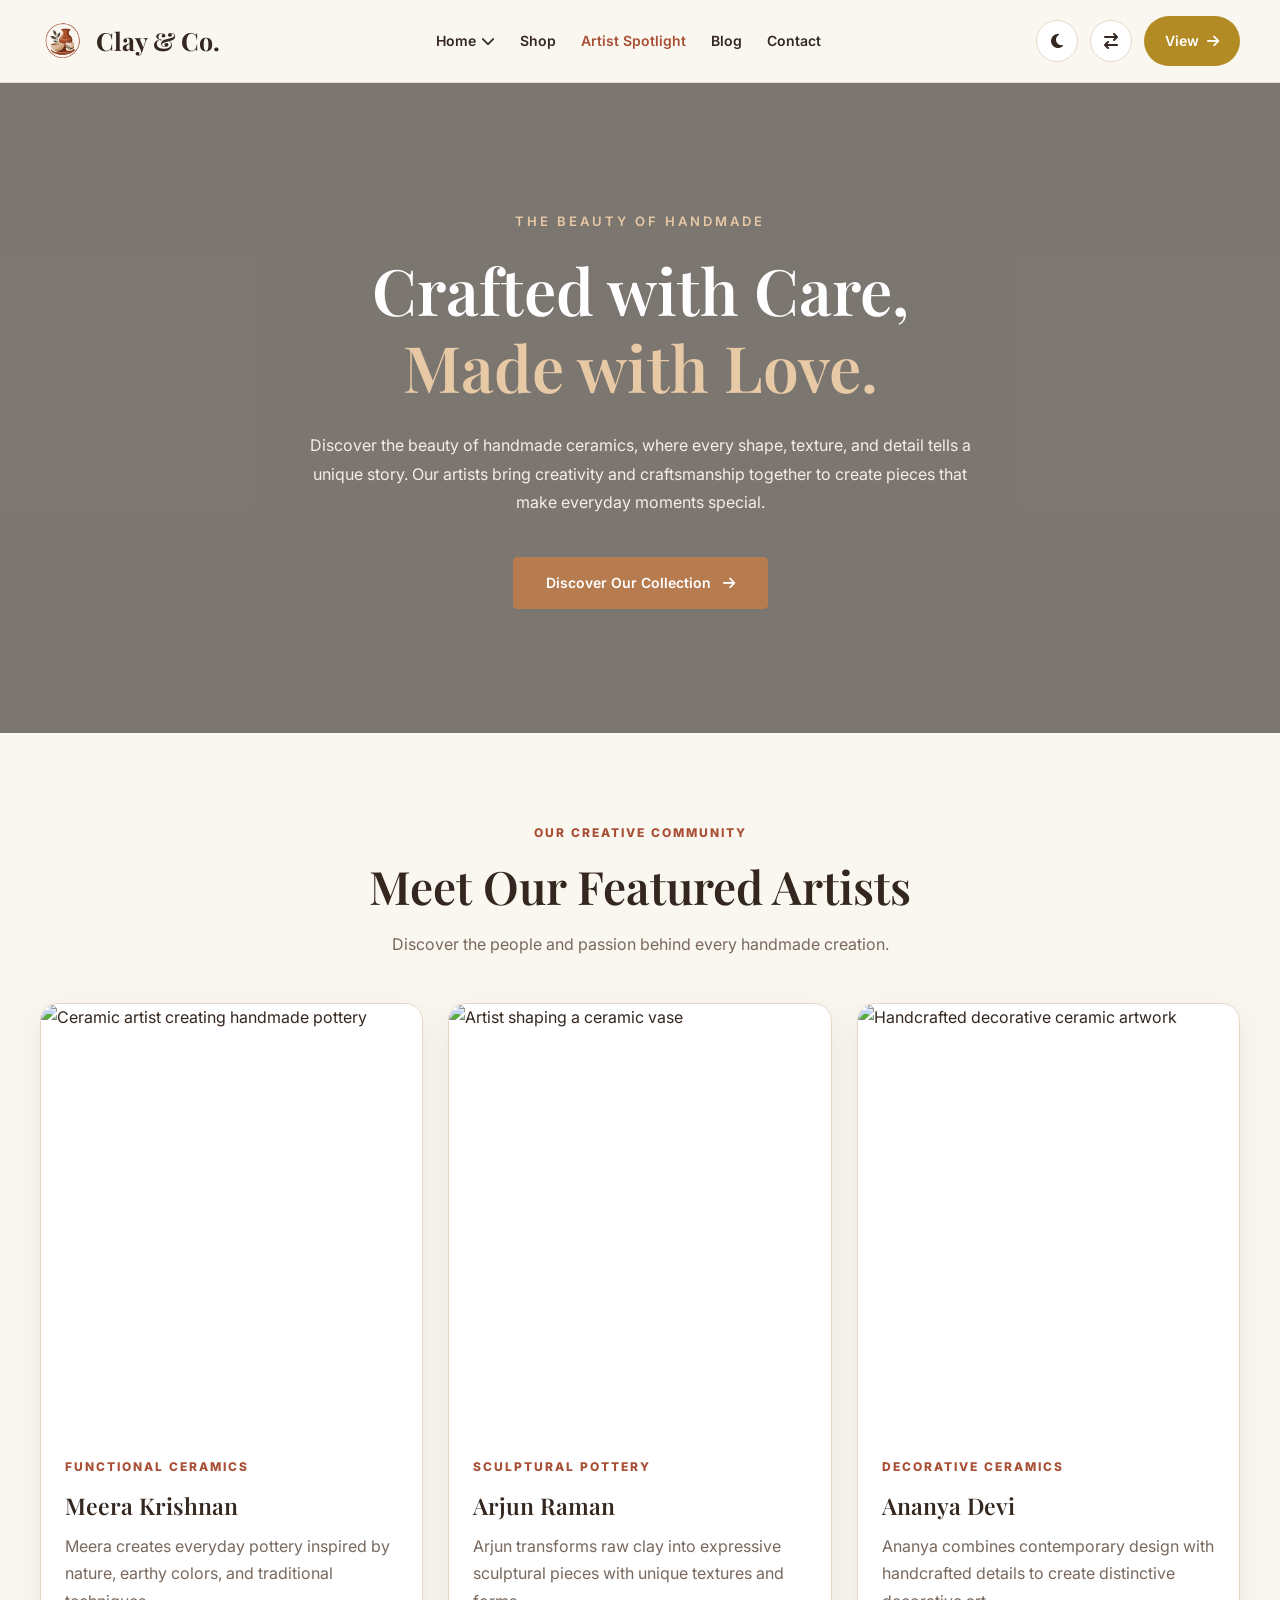
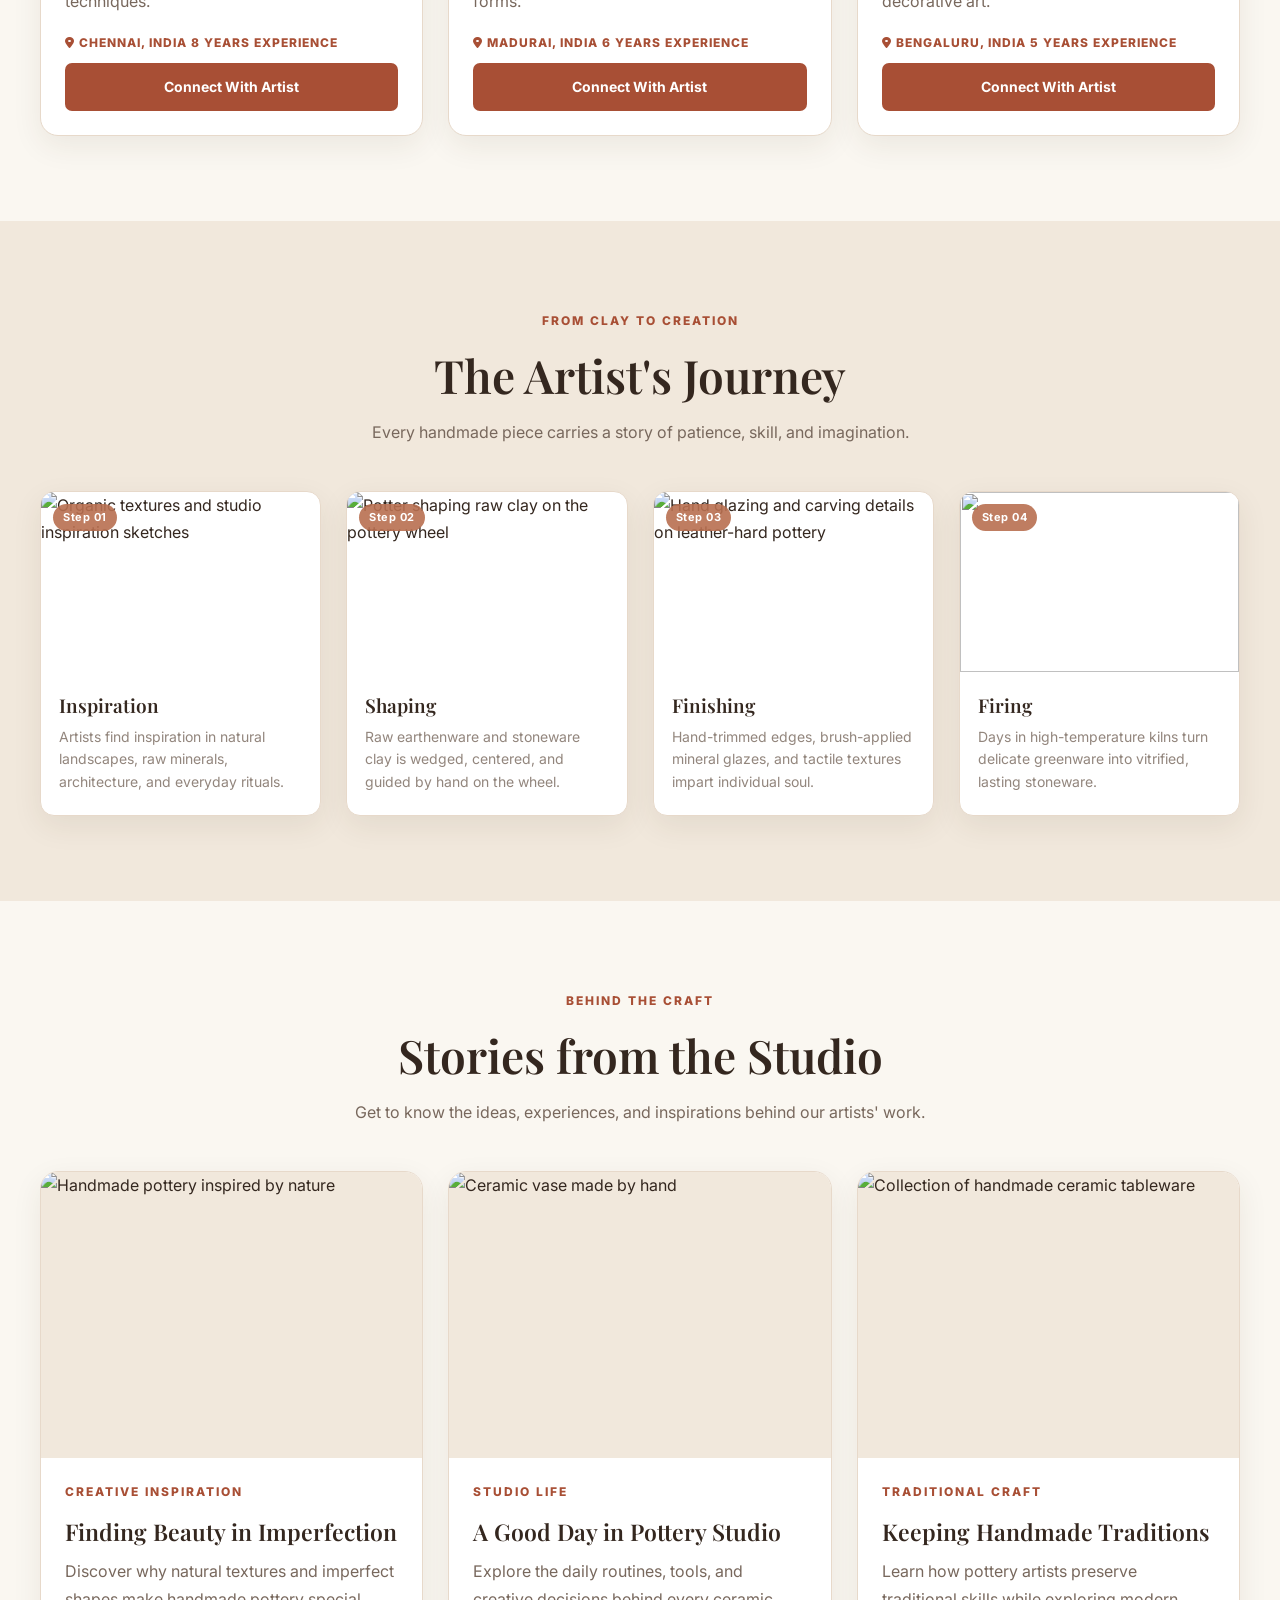
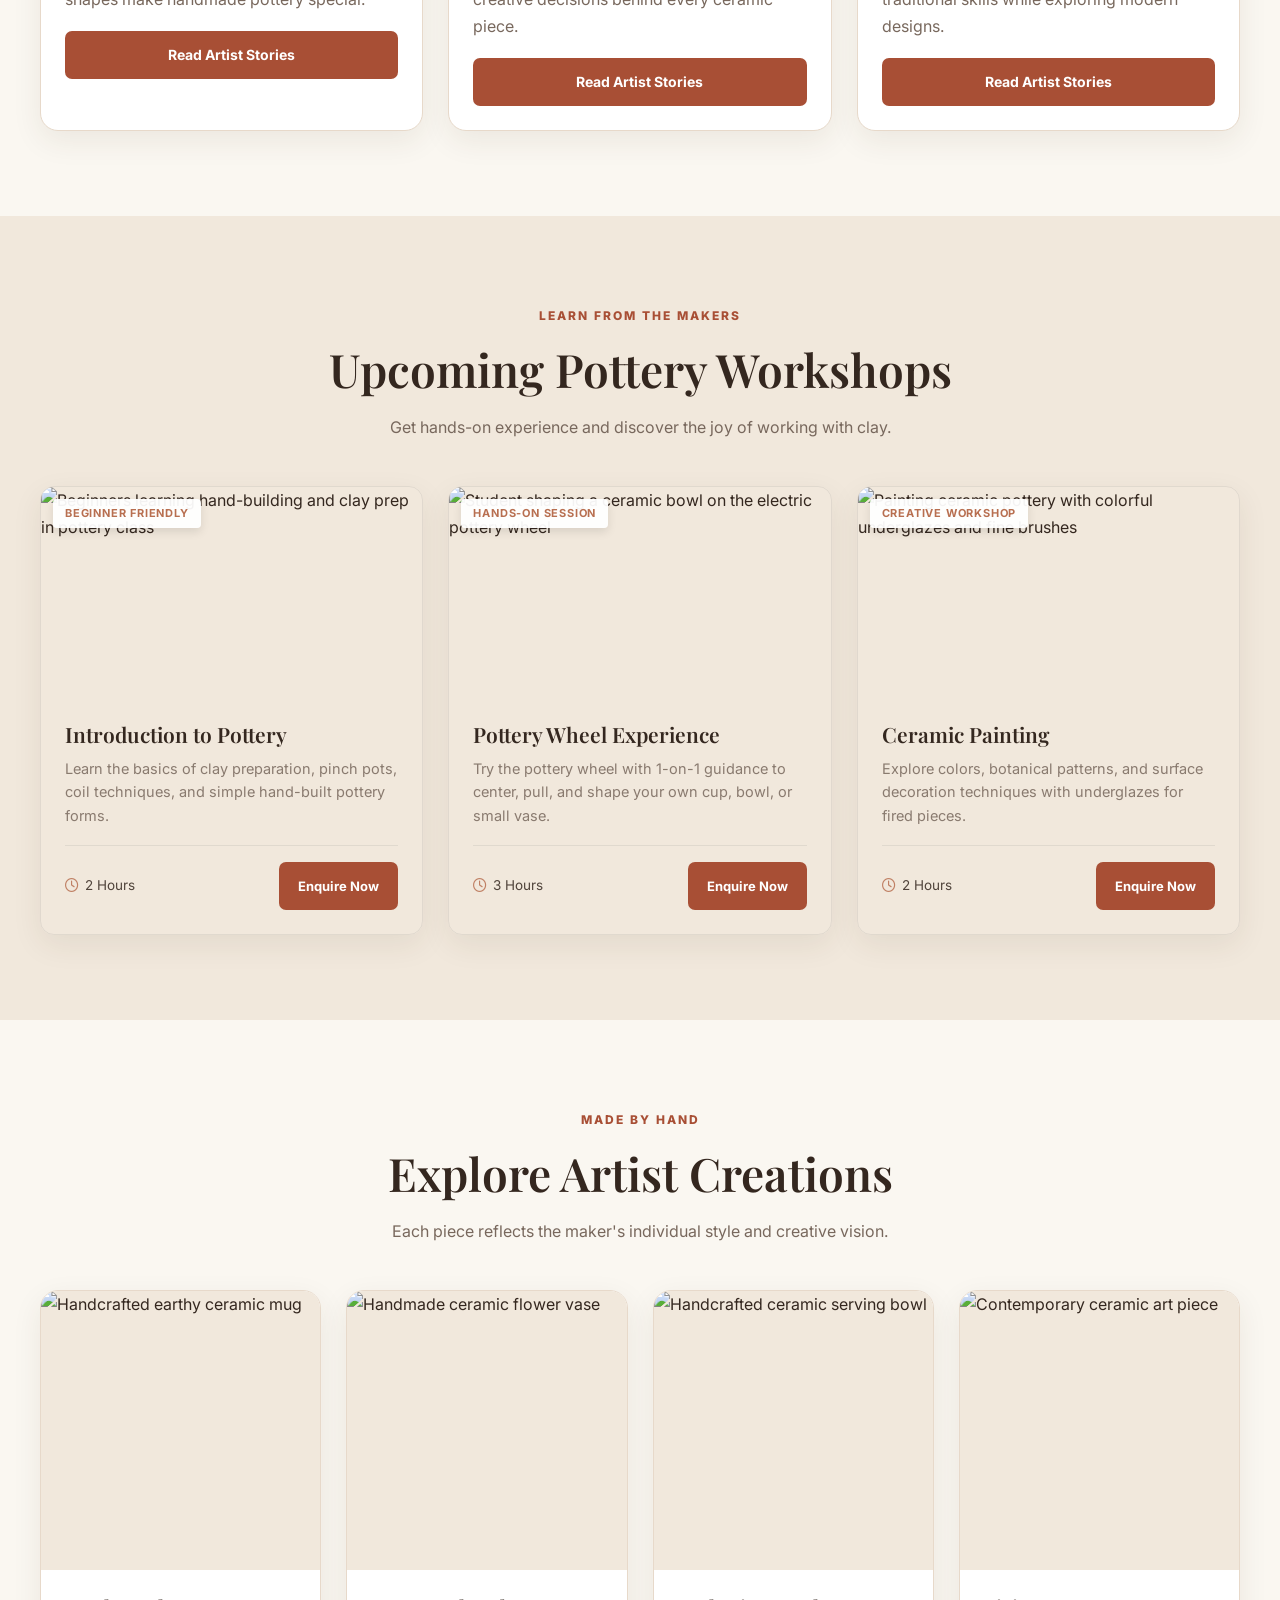
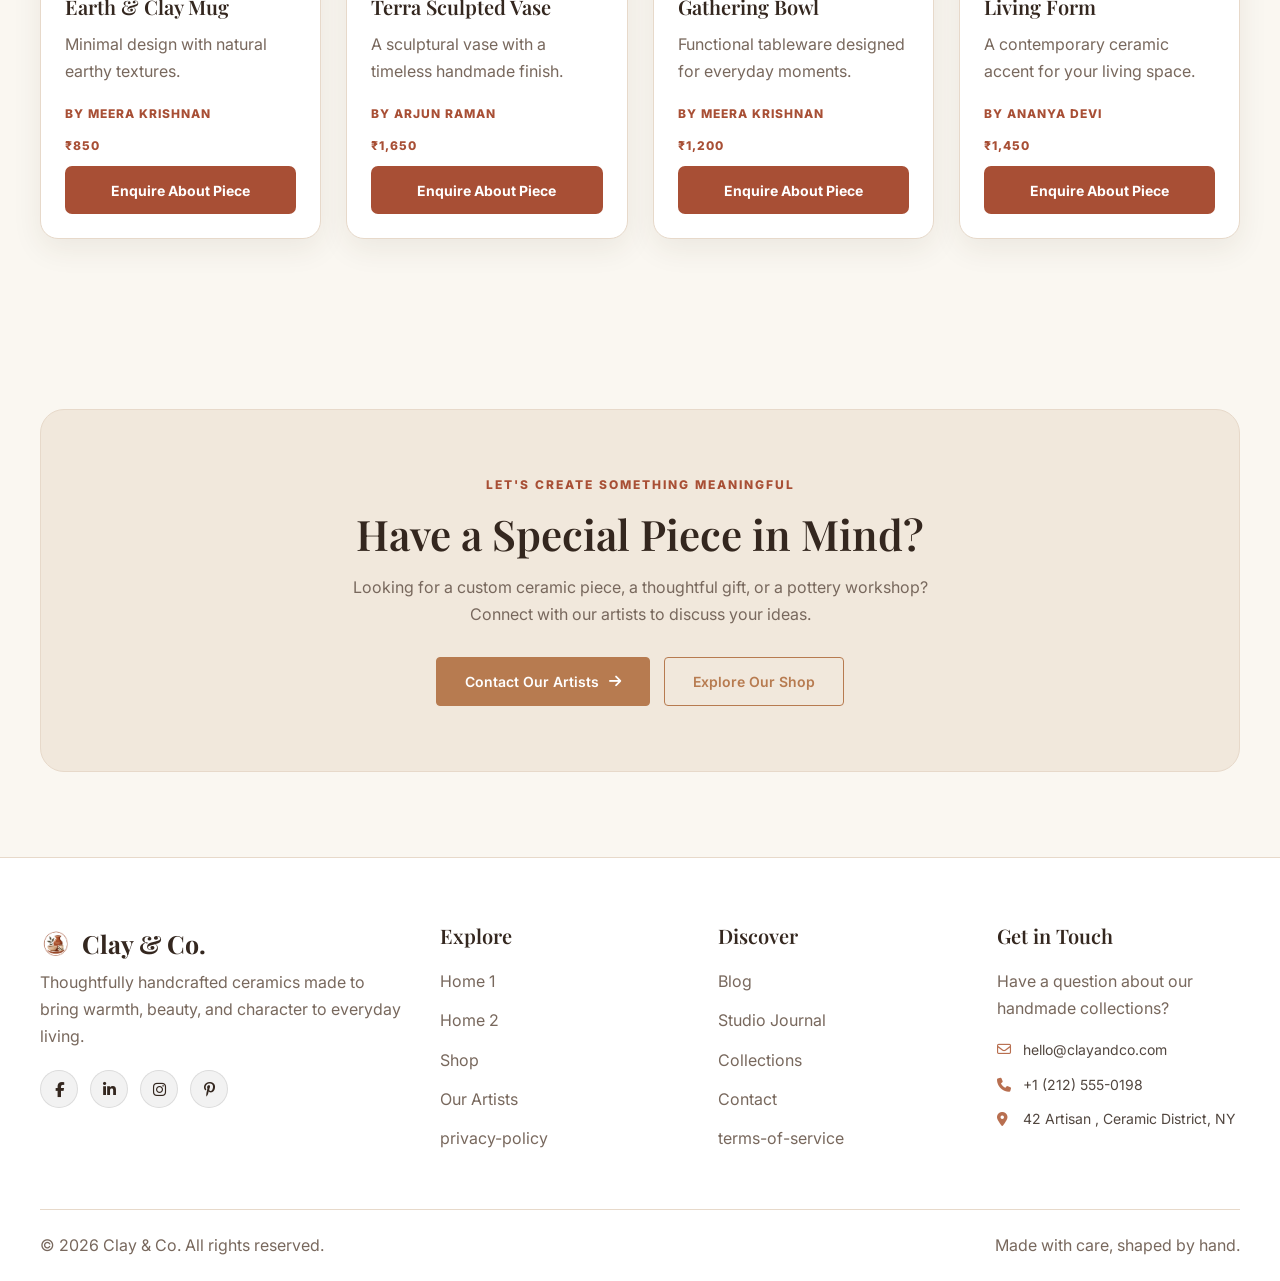
==== commit 8c78b397: "Updated website" ====
--- a/artist-spotlight.html
+++ b/artist-spotlight.html
@@ -170,61 +170,208 @@
 
     </header>
 
-<section class="section">
-
-    <div class="container-custom hero-grid">
-
-        <div class="hero-image">
-
-            <img
-                src="https://images.pexels.com/photos/18702624/pexels-photo-18702624.jpeg"
-                alt="Ceramic artist working in a studio"
-            >
-
-        </div>
-
-
-        <div class="hero-content">
-
-            <span class="eyebrow">
-                Artist Spotlight
-            </span>
-
-            <h1>
-                Meet Meera
-                <span>Krishnan.</span>
-            </h1>
-
-            <p>
-                Inspired by the textures of nature
-                and the quiet beauty of everyday
-                objects, Meera creates ceramics that
-                combine expressive forms with
-                practical functionality.
-            </p>
-
-            <p>
-                Her work celebrates natural surfaces,
-                subtle variations, and the individuality
-                that makes handmade ceramics special.
-            </p>
-
-            <a
-                href="shop.html"
-                class="btn-custom"
-            >
-
-                Explore Her Collection
-
-                <i class="fa-solid fa-arrow-right"></i>
-
-            </a>
-
-        </div>
+<section class="section artist-hero">
+
+    <div class="artist-hero-overlay"></div>
+
+    <div class="artist-hero-content">
+
+        <span class="eyebrow">
+            The Beauty of Handmade
+        </span>
+
+        <h1>
+            Crafted with Care,
+            <span>Made with Love.</span>
+        </h1>
+
+        <p>
+            Discover the beauty of handmade ceramics, where every shape,
+            texture, and detail tells a unique story. Our artists bring
+            creativity and craftsmanship together to create pieces
+            that make everyday moments special.
+        </p>
+
+        <a href="shop.html" class="btn-custom">
+            Discover Our Collection
+            <i class="fa-solid fa-arrow-right"></i>
+        </a>
 
     </div>
 
 </section>
+
+<style>
+
+.artist-hero {
+    position: relative;
+    min-height: 650px;
+    display: flex;
+    align-items: center;
+    justify-content: center;
+    padding: 100px 20px;
+
+    background-image: url('https://images.pexels.com/photos/4992451/pexels-photo-4992451.jpeg');
+    background-size: cover;
+    background-position: center;
+    background-repeat: no-repeat;
+
+    overflow: hidden;
+}
+
+/* Dark Overlay */
+
+.artist-hero-overlay {
+    position: absolute;
+    inset: 0;
+    background: rgba(35, 27, 21, 0.58);
+}
+
+/* Center Content */
+
+.artist-hero-content {
+    position: relative;
+    z-index: 2;
+    max-width: 800px;
+    width: 100%;
+    margin: auto;
+    text-align: center;
+    color: #ffffff;
+}
+
+/* Eyebrow */
+
+.artist-hero-content .eyebrow {
+    display: inline-block;
+    color: #e8c9a5;
+    font-size: 13px;
+    font-weight: 600;
+    letter-spacing: 3px;
+    text-transform: uppercase;
+    margin-bottom: 20px;
+}
+
+/* Heading */
+
+.artist-hero-content h1 {
+    font-size: clamp(38px, 5vw, 65px);
+    font-weight: 600;
+    line-height: 1.2;
+    color: #ffffff;
+    margin-bottom: 25px;
+}
+
+.artist-hero-content h1 span {
+    display: block;
+    color: #e8c9a5;
+}
+
+/* Description */
+
+.artist-hero-content p {
+    max-width: 680px;
+    margin: 0 auto 28px;
+    font-size: 16px;
+    line-height: 1.8;
+    color: #f5eee7;
+}
+
+/* Primary CTA */
+
+.artist-hero-content .btn-custom {
+    display: inline-flex;
+    align-items: center;
+    justify-content: center;
+    gap: 12px;
+
+    margin-top: 12px;
+    padding: 15px 32px;
+
+    background: #b77b50;
+    color: #ffffff;
+
+    border: 1px solid #b77b50;
+    border-radius: 4px;
+
+    text-decoration: none;
+    font-size: 14px;
+    font-weight: 600;
+
+    transition: all 0.3s ease;
+}
+
+.artist-hero-content .btn-custom:hover {
+    background: #94613f;
+    border-color: #94613f;
+    color: #ffffff;
+    transform: translateY(-3px);
+}
+
+.artist-hero-content .btn-custom i {
+    transition: transform 0.3s ease;
+}
+
+.artist-hero-content .btn-custom:hover i {
+    transform: translateX(5px);
+}
+
+/* Tablet */
+
+@media (max-width: 768px) {
+
+    .artist-hero {
+        min-height: 580px;
+        padding: 80px 25px;
+        background-position: center;
+    }
+
+    .artist-hero-content {
+        max-width: 620px;
+    }
+
+    .artist-hero-content h1 {
+        font-size: 44px;
+    }
+
+    .artist-hero-content p {
+        font-size: 15px;
+    }
+
+}
+
+/* Mobile */
+
+@media (max-width: 425px) {
+
+    .artist-hero {
+        min-height: 540px;
+        padding: 65px 20px;
+        background-position: center;
+    }
+
+    .artist-hero-content h1 {
+        font-size: 35px;
+        line-height: 1.25;
+    }
+
+    .artist-hero-content p {
+        font-size: 14px;
+        line-height: 1.7;
+    }
+
+    .artist-hero-content .eyebrow {
+        font-size: 11px;
+        letter-spacing: 2px;
+    }
+
+    .artist-hero-content .btn-custom {
+        padding: 13px 22px;
+        font-size: 13px;
+    }
+
+}
+
+</style>
 <!-- =====================================================
      SECTION 1: FEATURED ARTISTS
 ===================================================== -->
@@ -241,7 +388,7 @@
     <div class="grid-3">
 
         <div class="content-card artist-card" data-animate>
-            <img src="https://images.pexels.com/photos/31875680/pexels-photo-31875680.jpeg"
+            <img src="https://images.pexels.com/photos/4241343/pexels-photo-4241343.jpeg"
                  alt="Ceramic artist creating handmade pottery"
                  class="artist-image">
 
@@ -258,7 +405,7 @@
         </div>
 
         <div class="content-card artist-card" data-animate>
-            <img src="https://images.pexels.com/photos/6243336/pexels-photo-6243336.jpeg"
+            <img src="https://images.pexels.com/photos/36731513/pexels-photo-36731513.jpeg"
                  alt="Artist shaping a ceramic vase"
                  class="artist-image">
 
@@ -275,7 +422,7 @@
         </div>
 
         <div class="content-card artist-card" data-animate>
-            <img src="https://images.pexels.com/photos/38456398/pexels-photo-38456398.jpeg"
+            <img src="https://images.pexels.com/photos/9304295/pexels-photo-9304295.jpeg"
                  alt="Handcrafted decorative ceramic artwork"
                  class="artist-image">
 
@@ -653,40 +800,151 @@
      SECTION 6: WORK WITH OUR ARTISTS
 ===================================================== -->
 <section class="section">
+
     <div class="container-custom">
 
-        <div class="cta-banner text-center" data-animate style="display: flex; justify-content: center; align-items: center; text-align: center; padding: 60px 24px;">
-            <div class="cta-banner-content" style="max-width: 680px; margin: 0 auto; display: flex; flex-direction: column; align-items: center; text-align: center;">
-                
-                <span class="eyebrow" style="display: inline-block; margin: 0 auto 12px;">
+        <div class="cta-banner text-center" data-animate>
+
+            <div class="cta-banner-content">
+
+                <span class="eyebrow">
                     Let's Create Something Meaningful
                 </span>
 
-                <h2 style="text-align: center; margin: 0 auto 14px; width: 100%;">
+                <h2>
                     Have a Special Piece in Mind?
                 </h2>
 
-                <p style="text-align: center; max-width: 580px; margin: 0 auto 28px; line-height: 1.7;">
+                <p>
                     Looking for a custom ceramic piece, a thoughtful gift,
                     or a pottery workshop? Connect with our artists to discuss your ideas.
                 </p>
 
-                <!-- Centered Buttons -->
-                <div class="d-flex flex-wrap justify-content-center gap-3" style="display: flex; flex-wrap: wrap; justify-content: center; align-items: center; gap: 14px; width: 100%; margin: 0 auto;">
-                    <a href="contact.html" class="btn-custom" style="display: inline-flex; align-items: center; justify-content: center;">
+                <div class="cta-buttons">
+
+                    <!-- Primary CTA -->
+                    <a href="contact.html" class="btn-custom primary-cta">
                         Contact Our Artists
+                        <i class="fa-solid fa-arrow-right"></i>
                     </a>
 
-                    <a href="shop.html" class="btn-custom" style="display: inline-flex; align-items: center; justify-content: center;">
+                    <!-- Secondary CTA -->
+                    <a href="shop.html" class="btn-custom secondary-cta">
                         Explore Our Shop
                     </a>
-                </div>
-
-            </div>
-        </div>
-
-    </div>
+
+                </div>
+
+            </div>
+
+        </div>
+
+    </div>
+
 </section>
+
+<style>
+
+.cta-banner {
+    display: flex;
+    justify-content: center;
+    align-items: center;
+    text-align: center;
+    padding: 65px 24px;
+}
+
+.cta-banner-content {
+    max-width: 680px;
+    margin: 0 auto;
+    display: flex;
+    flex-direction: column;
+    align-items: center;
+    text-align: center;
+}
+
+.cta-banner-content .eyebrow {
+    margin-bottom: 12px;
+}
+
+.cta-banner-content h2 {
+    margin: 0 auto 14px;
+    width: 100%;
+}
+
+.cta-banner-content p {
+    max-width: 580px;
+    margin: 0 auto 28px;
+    line-height: 1.7;
+}
+
+.cta-buttons {
+    display: flex;
+    flex-wrap: wrap;
+    justify-content: center;
+    align-items: center;
+    gap: 14px;
+    width: 100%;
+}
+
+.cta-buttons .btn-custom {
+    display: inline-flex;
+    align-items: center;
+    justify-content: center;
+    gap: 10px;
+    padding: 14px 28px;
+    border-radius: 4px;
+    text-decoration: none;
+    font-size: 14px;
+    font-weight: 600;
+    transition: all 0.3s ease;
+}
+
+/* Primary CTA */
+.cta-buttons .primary-cta {
+    background: #b77b50;
+    border: 1px solid #b77b50;
+    color: #ffffff;
+}
+
+.cta-buttons .primary-cta:hover {
+    background: #94613f;
+    border-color: #94613f;
+    color: #ffffff;
+    transform: translateY(-3px);
+}
+
+/* Secondary CTA */
+.cta-buttons .secondary-cta {
+    background: transparent;
+    border: 1px solid #b77b50;
+    color: #b77b50;
+}
+
+.cta-buttons .secondary-cta:hover {
+    background: #b77b50;
+    color: #ffffff;
+    transform: translateY(-3px);
+}
+
+/* Mobile */
+@media (max-width: 425px) {
+
+    .cta-banner {
+        padding: 45px 18px;
+    }
+
+    .cta-buttons {
+        gap: 12px;
+    }
+
+    .cta-buttons .btn-custom {
+        padding: 12px 20px;
+        font-size: 13px;
+    }
+
+}
+
+</style>
 
     <!-- ================= FOOTER ================= -->
 
